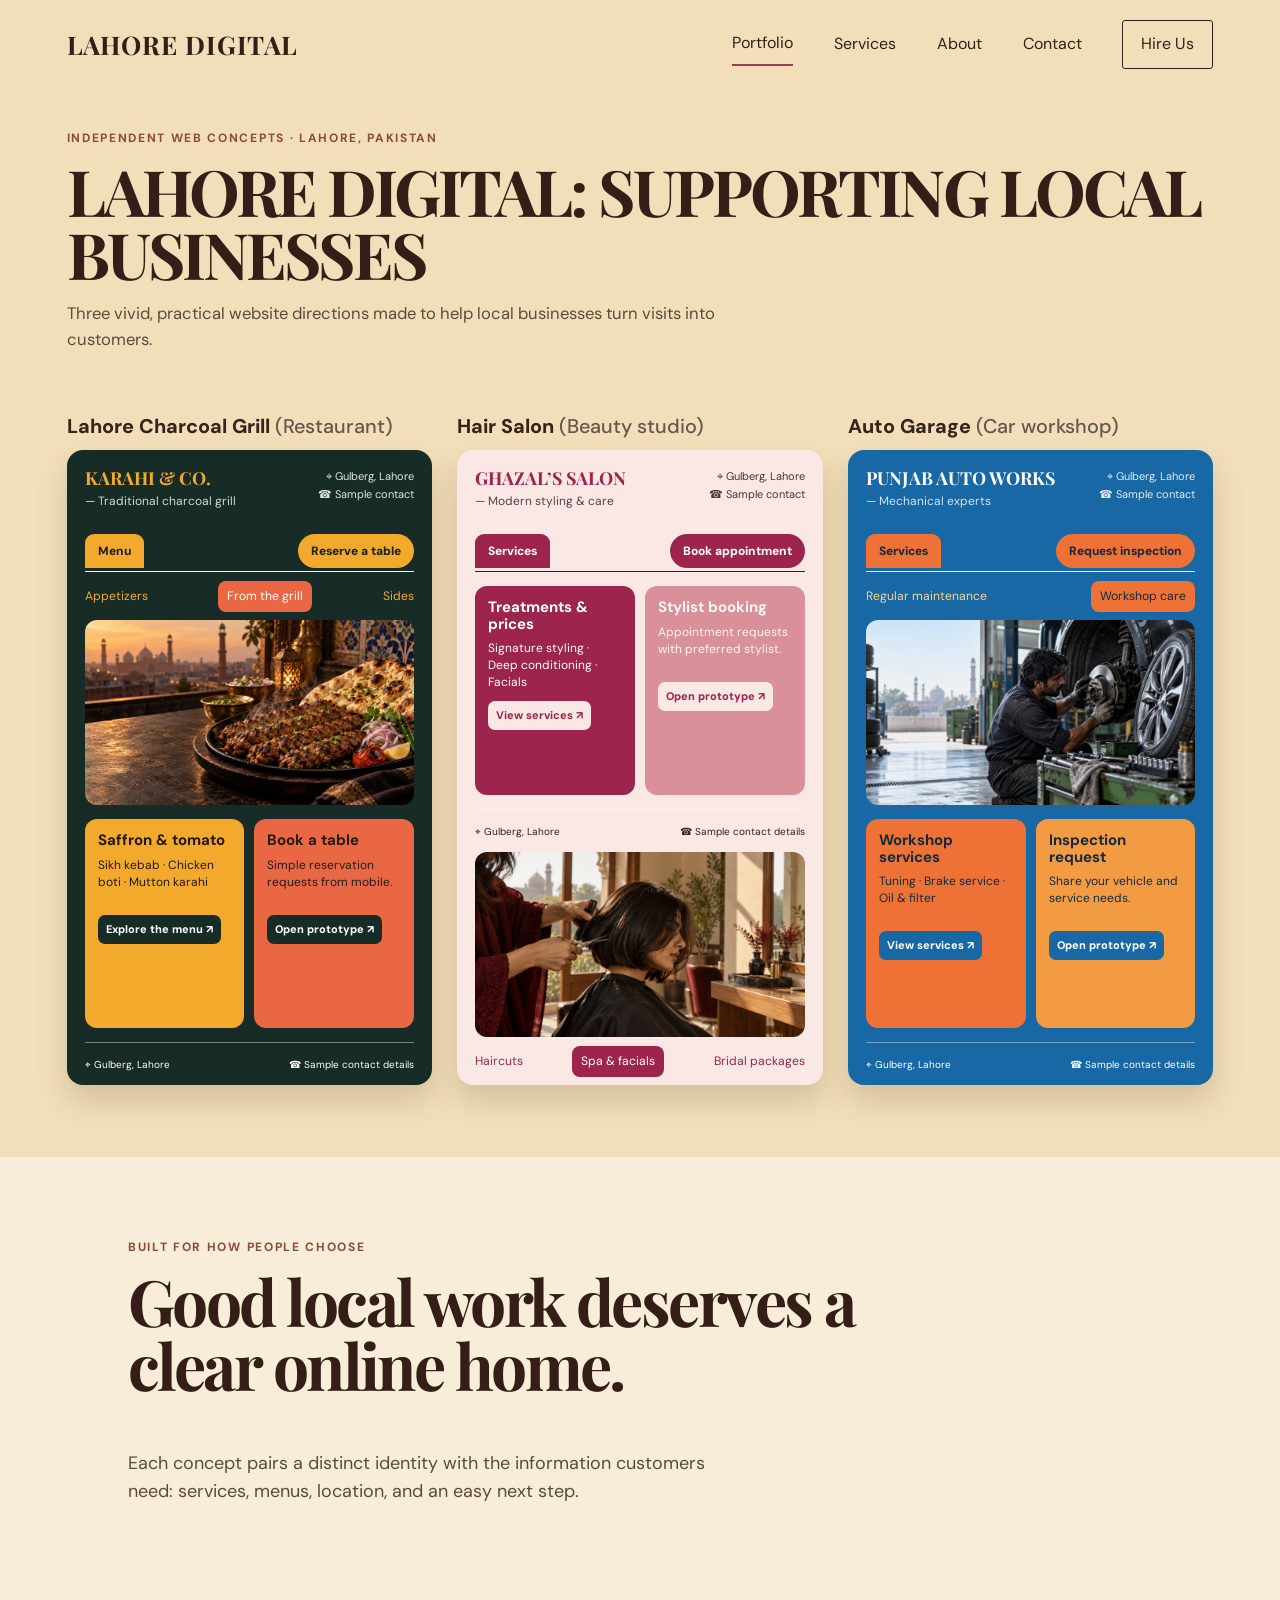
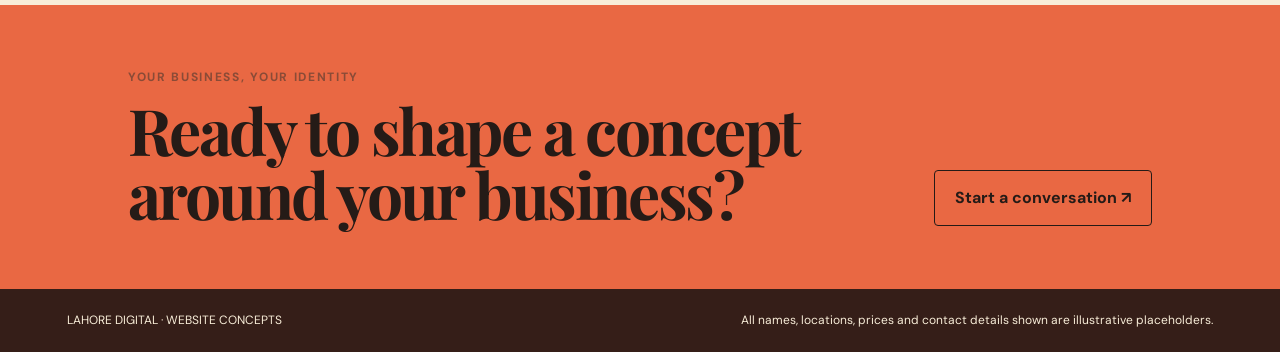
==== index.html @ bb774060 "Add Lahore business website prototypes" ====
<!doctype html>
<html lang="en">
<head>
  <meta charset="utf-8">
  <meta name="viewport" content="width=device-width, initial-scale=1">
  <meta name="description" content="Website concepts designed for local businesses in Lahore.">
  <title>Lahore Digital — Local business website concepts</title>
  <link rel="preconnect" href="https://fonts.googleapis.com">
  <link rel="preconnect" href="https://fonts.gstatic.com" crossorigin>
  <link href="https://fonts.googleapis.com/css2?family=DM+Sans:wght@400;500;600;700&family=Schibsted+Grotesk:wght@400;600;700;800&family=Albert+Sans:wght@400;500;600;700;800&family=Public+Sans:wght@400;500;600;700&family=Playfair+Display:wght@600;700;800&display=swap" rel="stylesheet">
  <link rel="stylesheet" href="styles.css">
</head>
<body class="portfolio-page reference-portfolio">
  <header class="ref-nav">
    <a class="ref-wordmark" href="index.html">LAHORE DIGITAL</a>
    <nav aria-label="Main navigation">
      <a href="#portfolio" aria-current="page">Portfolio</a>
      <a href="#services">Services</a>
      <a href="#about">About</a>
      <a href="#contact">Contact</a>
      <a class="ref-hire" href="mailto:hello@example.com">Hire us</a>
    </nav>
  </header>
  <main id="portfolio">
    <section class="ref-intro">
      <p class="ref-eyebrow">Independent web concepts · Lahore, Pakistan</p>
      <h1>Lahore Digital: Supporting local businesses</h1>
      <p class="ref-subtitle">Three vivid, practical website directions made to help local businesses turn visits into customers.</p>
    </section>
    <section class="ref-showcase" aria-label="Website design concepts">
      <article class="ref-project ref-restaurant" id="restaurant-concept">
        <h2><strong>Lahore Charcoal Grill</strong> <span>(Restaurant)</span></h2>
        <div class="ref-preview">
          <div class="ref-preview-head"><div><b>KARAHI &amp; CO.</b><small>— Traditional charcoal grill</small></div><div class="ref-contact">⌖ Gulberg, Lahore<br>☎ Sample contact</div></div>
          <div class="ref-preview-actions"><a href="restaurant.html#menu">Menu</a><a href="restaurant.html#book">Reserve a table</a></div>
          <div class="ref-tags"><span>Appetizers</span><span class="selected">From the grill</span><span>Sides</span></div>
          <a class="ref-photo ref-food" href="restaurant.html" aria-label="Open the restaurant website prototype"><img src="assets/restaurant-demo.png" alt="Grilled food served at a Lahore restaurant"></a>
          <div class="ref-preview-bottom"><div><h3>Saffron &amp; tomato</h3><p>Sikh kebab · Chicken boti · Mutton karahi</p><a href="restaurant.html#menu">Explore the menu ↗</a></div><div><h3>Book a table</h3><p>Simple reservation requests from mobile.</p><a href="restaurant.html#book">Open prototype ↗</a></div></div>
          <div class="ref-card-foot"><span>⌖ Gulberg, Lahore</span><span>☎ Sample contact details</span></div>
        </div>
      </article>
      <article class="ref-project ref-salon" id="salon-concept">
        <h2><strong>Hair Salon</strong> <span>(Beauty studio)</span></h2>
        <div class="ref-preview">
          <div class="ref-preview-head"><div><b>GHAZAL’S SALON</b><small>— Modern styling &amp; care</small></div><div class="ref-contact">⌖ Gulberg, Lahore<br>☎ Sample contact</div></div>
          <div class="ref-preview-actions"><a href="salon.html#services">Services</a><a href="salon.html#book">Book appointment</a></div>
          <a class="ref-photo ref-salon-photo" href="salon.html" aria-label="Open the salon website prototype"><img src="assets/salon-demo.png" alt="Hair stylist working in a bright beauty studio"></a>
          <div class="ref-tags"><span>Haircuts</span><span class="selected">Spa &amp; facials</span><span>Bridal packages</span></div>
          <div class="ref-preview-bottom"><div><h3>Treatments &amp; prices</h3><p>Signature styling · Deep conditioning · Facials</p><a href="salon.html#services">View services ↗</a></div><div><h3>Stylist booking</h3><p>Appointment requests with preferred stylist.</p><a href="salon.html#book">Open prototype ↗</a></div></div>
          <div class="ref-card-foot"><span>⌖ Gulberg, Lahore</span><span>☎ Sample contact details</span></div>
        </div>
      </article>
      <article class="ref-project ref-garage" id="garage-concept">
        <h2><strong>Auto Garage</strong> <span>(Car workshop)</span></h2>
        <div class="ref-preview">
          <div class="ref-preview-head"><div><b>PUNJAB AUTO WORKS</b><small>— Mechanical experts</small></div><div class="ref-contact">⌖ Gulberg, Lahore<br>☎ Sample contact</div></div>
          <div class="ref-preview-actions"><a href="garage.html#services">Services</a><a href="garage.html#book">Request inspection</a></div>
          <div class="ref-tags"><span>Regular maintenance</span><span class="selected">Workshop care</span></div>
          <a class="ref-photo ref-garage-photo" href="garage.html" aria-label="Open the garage website prototype"><img src="assets/garage-demo.png" alt="Mechanic inspecting a vehicle in a workshop"></a>
          <div class="ref-preview-bottom"><div><h3>Workshop services</h3><p>Tuning · Brake service · Oil &amp; filter</p><a href="garage.html#services">View services ↗</a></div><div><h3>Inspection request</h3><p>Share your vehicle and service needs.</p><a href="garage.html#book">Open prototype ↗</a></div></div>
          <div class="ref-card-foot"><span>⌖ Gulberg, Lahore</span><span>☎ Sample contact details</span></div>
        </div>
      </article>
    </section>
    <section class="ref-about" id="services"><p class="ref-eyebrow">Built for how people choose</p><h2>Good local work deserves a clear online home.</h2><p>Each concept pairs a distinct identity with the information customers need: services, menus, location, and an easy next step.</p></section>
    <section class="ref-contact-strip" id="about"><div><p class="ref-eyebrow">Your business, your identity</p><h2>Ready to shape a concept around your business?</h2></div><a href="mailto:hello@example.com" id="contact">Start a conversation ↗</a></section>
  </main>
  <footer class="ref-footer"><span>LAHORE DIGITAL · WEBSITE CONCEPTS</span><span>All names, locations, prices and contact details shown are illustrative placeholders.</span></footer>
</body>
</html>
---- styles.css ----
:root {
  color-scheme: light;
  --portfolio-ink: #171b17;
  --portfolio-ground: #e5e7e2;
  --display: "Schibsted Grotesk", "DM Sans", sans-serif;
  --body: "DM Sans", sans-serif;
}

* { box-sizing: border-box; }
html { scroll-behavior: smooth; }
body { margin: 0; font-family: var(--body); font-size: 16px; line-height: 1.55; }
img { display: block; width: 100%; height: 100%; object-fit: cover; }
a { color: inherit; }
button, input, select, textarea { font: inherit; }
button, a { -webkit-tap-highlight-color: transparent; }
a:focus-visible, button:focus-visible, input:focus-visible, select:focus-visible, textarea:focus-visible { outline: 3px solid currentColor; outline-offset: 4px; }
h1, h2, h3, p, figure { margin-top: 0; }
h1, h2, h3 { line-height: .98; }
::selection { background: #bfb21a; color: #181715; }

/* Portfolio */
.portfolio-page { background: var(--portfolio-ground); color: var(--portfolio-ink); }
.portfolio-nav, .portfolio-footer { display: flex; justify-content: space-between; align-items: center; padding: 24px 5vw; font-size: 14px; }
.portfolio-nav { font-weight: 600; }
.portfolio-nav span, .portfolio-footer span:last-child { color: #5a6259; }
.wordmark { text-decoration: none; }
.portfolio-intro { min-height: 52vh; padding: 8vh 10vw 7vh 15vw; display: grid; grid-template-columns: minmax(0, 1.2fr) minmax(240px, .55fr); align-items: end; gap: 7vw; }
.portfolio-copy h1 { font: 800 clamp(3.5rem, 7.3vw, 7.2rem)/.92 var(--display); letter-spacing: -.055em; margin-bottom: 24px; }
.portfolio-copy > p { max-width: 470px; font-size: clamp(18px, 1.45vw, 22px); }
.portfolio-note { max-width: 290px; color: #4a5249; margin-bottom: 8px; }
.demo-list { padding: 0 8vw 6vw; }
.demo-row { display: grid; grid-template-columns: 48px minmax(180px, .9fr) minmax(260px, .85fr) minmax(150px, .5fr); align-items: center; gap: 26px; padding: 26px 0; text-decoration: none; color: var(--portfolio-ink); transition: padding .25s ease, background-color .25s ease; }
.demo-row:hover { padding-left: 18px; padding-right: 18px; }
.demo-row img { height: clamp(140px, 18vw, 230px); }
.demo-number { font-size: 15px; color: #596157; }
.demo-title h2 { font: 700 clamp(26px, 3vw, 42px)/1 var(--display); letter-spacing: -.04em; margin-bottom: 12px; }
.demo-title p { margin: 0; color: #596157; }
.demo-open { justify-self: end; font-weight: 600; }
.demo-open span { display: inline-block; margin-left: 6px; transition: transform .2s ease; }
.demo-row:hover .demo-open span { transform: translate(3px, -3px); }
.portfolio-footer { border-top: 14px solid #aeb6a9; padding-top: 28px; padding-bottom: 38px; }

/* Shared demo shell */
.site-nav { min-height: 78px; padding: 16px 5vw; display: flex; align-items: center; justify-content: space-between; gap: 24px; position: relative; z-index: 2; }
.site-brand { text-decoration: none; font-weight: 700; font-size: 14px; }
.site-nav nav { display: flex; gap: clamp(18px, 3vw, 42px); }
.site-nav nav a, .nav-action { text-decoration: none; font-size: 14px; font-weight: 600; }
.site-nav a { transition: opacity .2s ease; }
.site-nav a:hover { opacity: .68; }
.nav-action { padding: 12px 18px; }
.site-footer { padding: 48px 7vw; display: flex; justify-content: space-between; align-items: end; gap: 32px; font-size: 14px; }
.site-footer p { margin-bottom: 7px; }
.site-footer a:not(.footer-brand) { text-underline-offset: 4px; }
.footer-brand { display: inline-block; margin-bottom: 14px; font: 700 clamp(27px, 3vw, 40px)/1 var(--display); text-decoration: none; letter-spacing: -.04em; }
.section-pad { padding: clamp(74px, 11vw, 150px) 10vw; }
.text-link { display: inline-flex; gap: 12px; align-items: center; font-weight: 700; text-decoration-thickness: 2px; text-underline-offset: 5px; }
.prototype-form { display: grid; gap: 18px; align-content: start; }
.prototype-form label { display: grid; gap: 7px; font-size: 14px; font-weight: 600; }
.prototype-form input, .prototype-form select, .prototype-form textarea { width: 100%; min-height: 54px; padding: 13px 15px; border: 0; border-radius: 0; resize: vertical; }
.prototype-form button { min-height: 56px; border: 0; cursor: pointer; font-weight: 700; transition: transform .2s ease, filter .2s ease; }
.prototype-form button:hover { transform: translateY(-2px); filter: brightness(1.08); }
.can-reveal { opacity: 0; transform: translateY(20px); transition: opacity .65s ease, transform .65s ease; }
.can-reveal.is-visible { opacity: 1; transform: translateY(0); }

/* Restaurant: paper menu, charcoal and brass */
.restaurant-page { --r-bg: #e8e8e3; --r-sheet: #dcdcd6; --r-ink: #181715; --r-muted: #63625c; --r-accent: #bfb21a; background: var(--r-bg); color: var(--r-ink); font-family: "Schibsted Grotesk", sans-serif; }
.restaurant-nav { background: var(--r-ink); color: var(--r-bg); }
.restaurant-nav .nav-action { background: var(--r-accent); color: var(--r-ink); }
.restaurant-hero { min-height: min(820px, calc(100svh - 78px)); padding: 6vh 7vw 7vh 10vw; background: var(--r-ink); color: var(--r-bg); display: grid; grid-template-columns: 1.1fr .85fr; align-items: center; position: relative; gap: 0; }
.restaurant-photo { height: min(68vh, 610px); overflow: hidden; }
.restaurant-photo img { transition: transform 7s ease; }
.restaurant-hero:hover .restaurant-photo img { transform: scale(1.035); }
.menu-sheet { background: var(--r-sheet); color: var(--r-ink); min-height: 520px; padding: clamp(34px, 5.5vw, 78px); margin-left: -42px; position: relative; display: flex; flex-direction: column; justify-content: center; }
.sheet-place, .sheet-bottom, .hero-caption { font-size: 13px; }
.sheet-place { color: var(--r-muted); margin-bottom: 34px; }
.menu-sheet h1 { font: 800 clamp(56px, 7.1vw, 106px)/.86 "Schibsted Grotesk", sans-serif; letter-spacing: -.07em; margin-bottom: 28px; }
.sheet-intro { max-width: 320px; font-size: 19px; }
.sheet-bottom { display: flex; justify-content: space-between; align-items: end; gap: 14px; margin-top: 50px; }
.sheet-bottom a { color: var(--r-ink); font-weight: 700; text-underline-offset: 4px; }
.hero-caption { position: absolute; bottom: 18px; right: 7vw; color: #b5b5ae; }
.restaurant-menu { display: grid; grid-template-columns: .72fr 1.3fr; gap: 7vw; }
.section-heading > p, .story-copy > p:first-child, .booking-intro > p:first-child { color: var(--r-muted); font-size: 14px; margin-bottom: 18px; }
.section-heading h2, .story-copy h2, .booking-intro h2 { font: 700 clamp(42px, 5.4vw, 72px)/.96 "Schibsted Grotesk", sans-serif; letter-spacing: -.055em; }
.menu-content { min-width: 0; }
.menu-tabs { display: flex; flex-wrap: wrap; gap: 10px; margin-bottom: 30px; }
.menu-tab { border: 0; cursor: pointer; padding: 12px 16px; background: #d9dad3; color: var(--r-ink); }
.menu-tab.is-active { background: var(--r-accent); }
.menu-tab:hover { filter: brightness(.95); }
.menu-results { display: grid; grid-template-columns: 1fr .8fr; gap: 28px; align-items: start; }
.menu-items article { display: flex; justify-content: space-between; gap: 18px; padding: 19px 0; background: transparent; border-bottom: 3px dotted #8a8981; }
.menu-items h3 { font: 600 21px/1.1 "Schibsted Grotesk", sans-serif; margin-bottom: 8px; }
.menu-items p { margin: 0; color: var(--r-muted); font-size: 14px; }
.menu-items strong { white-space: nowrap; font-size: 14px; }
.menu-photo { height: 400px; }
.restaurant-story { padding: 10vw; background: var(--r-ink); color: var(--r-bg); display: grid; grid-template-columns: 1.08fr .92fr; align-items: center; gap: 7vw; }
.restaurant-story img { height: 590px; }
.story-copy > p:first-child { color: var(--r-accent); }
.story-copy > p:not(:first-child) { max-width: 410px; color: #cecec7; font-size: 18px; }
.story-copy .text-link { color: var(--r-bg); margin-top: 18px; }
.restaurant-book { display: grid; grid-template-columns: .9fr 1.1fr; gap: 8vw; }
.booking-intro > p:last-child { max-width: 390px; color: var(--r-muted); }
.restaurant-page .prototype-form input, .restaurant-page .prototype-form select { background: #d7d8d1; color: var(--r-ink); }
.restaurant-button { background: var(--r-accent); color: var(--r-ink); }
.restaurant-footer { background: #181715; color: #e8e8e3; }
.restaurant-footer p, .restaurant-footer a:not(.footer-brand) { color: #c5c5bd; }

/* Salon: oxblood, open grey ground and the shears */
.salon-page { --s-bg: #d9d7d2; --s-surface: #c8c6c0; --s-ink: #242321; --s-muted: #585652; --s-accent: #781e35; background: var(--s-bg); color: var(--s-ink); font-family: "Albert Sans", sans-serif; }
.salon-nav { background: var(--s-bg); }
.salon-nav .nav-action { background: var(--s-accent); color: #fff; }
.salon-hero { min-height: 700px; padding: 5vh 8vw 8vh 12vw; display: grid; grid-template-columns: .78fr 1.22fr; align-items: center; gap: 5vw; position: relative; overflow: hidden; }
.salon-hero-copy { position: relative; z-index: 1; }
.salon-location, .salon-heading > p, .studio-copy > p:first-child, .salon-book > div > p:first-child { color: var(--s-accent); font-size: 14px; font-weight: 700; margin-bottom: 20px; }
.salon-hero h1 { font: 800 clamp(58px, 8vw, 112px)/.86 "Albert Sans", sans-serif; letter-spacing: -.075em; margin-bottom: 28px; }
.salon-hero-copy > p:not(.salon-location) { max-width: 330px; font-size: 19px; color: var(--s-muted); margin-bottom: 30px; }
.salon-button { display: inline-flex; align-items: center; justify-content: center; min-height: 52px; padding: 0 23px; background: var(--s-accent); color: white; text-decoration: none; font-weight: 700; border: 0; cursor: pointer; }
.salon-button:hover { filter: brightness(1.12); }
.salon-hero-image { height: 590px; position: relative; margin: 0; }
.salon-hero-image img { clip-path: circle(71% at 58% 50%); }
.salon-hero-image figcaption { position: absolute; left: 0; bottom: -28px; font-size: 13px; color: var(--s-muted); }
.scissor-mark { position: absolute; width: 150px; height: 150px; right: 5vw; top: 9%; opacity: .85; transform: rotate(-28deg); }
.scissor-mark span { position: absolute; width: 52px; height: 52px; border: 6px solid var(--s-accent); border-radius: 50%; left: 6px; bottom: 10px; }
.scissor-mark span:nth-child(2) { left: 63px; bottom: 10px; }
.scissor-mark i, .scissor-mark b { position: absolute; display: block; width: 105px; height: 6px; background: var(--s-accent); transform-origin: 10px 50%; left: 30px; top: 71px; }
.scissor-mark i { transform: rotate(-30deg); }
.scissor-mark b { transform: rotate(30deg); }
.salon-services { display: grid; grid-template-columns: .8fr 1.2fr; gap: 8vw; background: var(--s-ink); color: var(--s-bg); }
.salon-heading h2, .studio-copy h2, .salon-book h2 { font: 700 clamp(42px, 5.6vw, 74px)/.95 "Albert Sans", sans-serif; letter-spacing: -.055em; }
.salon-heading > p { color: #c57d8e; }
.service-list article { display: flex; justify-content: space-between; gap: 25px; align-items: start; padding: 20px 0 23px; margin-bottom: 12px; background: #302c2c; padding-left: 20px; padding-right: 20px; }
.service-list h3 { font: 700 22px/1.1 "Albert Sans", sans-serif; margin-bottom: 9px; }
.service-list p { max-width: 410px; color: #c5c0bd; margin: 0; }
.service-list span { color: #e7c6cc; white-space: nowrap; font-size: 14px; }
.salon-studio { display: grid; grid-template-columns: 1fr .85fr; align-items: center; gap: 9vw; padding: 10vw 12vw; }
.studio-image { height: 510px; overflow: hidden; }
.studio-image img { clip-path: circle(74% at 50% 50%); }
.studio-copy h2 { margin-bottom: 25px; }
.studio-copy > p:not(:first-child) { color: var(--s-muted); max-width: 450px; font-size: 18px; }
.studio-address { margin-top: 35px; color: var(--s-accent) !important; font-size: 15px !important; font-weight: 700; }
.salon-book { display: grid; grid-template-columns: .8fr 1fr; gap: 9vw; background: var(--s-surface); }
.salon-book > div > p:not(:first-child) { color: var(--s-muted); max-width: 360px; }
.salon-page .prototype-form input, .salon-page .prototype-form select { background: #eeece7; color: var(--s-ink); }
.salon-page .prototype-form button { background: var(--s-accent); color: white; }
.salon-footer { background: var(--s-accent); color: white; }
.salon-footer div:last-child { text-align: right; }
.salon-footer p, .salon-footer a:not(.footer-brand) { color: #f0dce0; }

/* Garage: wheel geometry, olive paint and clean workshop surfaces */
.garage-page { --g-bg: #e2e3dc; --g-surface: #d2d5c9; --g-ink: #20231c; --g-muted: #55594d; --g-accent: #59613f; background: var(--g-bg); color: var(--g-ink); font-family: "Public Sans", sans-serif; }
.garage-nav { background: var(--g-ink); color: var(--g-bg); }
.garage-nav .nav-action { background: var(--g-accent); color: white; }
.garage-hero { min-height: 700px; display: grid; grid-template-columns: .8fr 1.2fr; align-items: center; gap: 5vw; padding: 6vh 8vw 8vh 11vw; position: relative; overflow: hidden; }
.garage-hero-copy { position: relative; z-index: 1; }
.garage-location, .garage-heading > p, .process-copy > p:first-child, .garage-book > div > p:first-child { color: var(--g-accent); font-size: 14px; font-weight: 700; margin-bottom: 20px; }
.garage-hero h1 { font: 700 clamp(58px, 7vw, 100px)/.9 "Public Sans", sans-serif; letter-spacing: -.07em; margin-bottom: 26px; }
.garage-hero-copy > p:not(.garage-location) { max-width: 350px; font-size: 18px; color: var(--g-muted); margin-bottom: 30px; }
.garage-button { display: inline-flex; align-items: center; justify-content: center; min-height: 54px; padding: 0 22px; border: 0; background: var(--g-accent); color: white; font-weight: 700; text-decoration: none; cursor: pointer; }
.garage-button:hover { filter: brightness(1.15); }
.garage-hero-image { height: 590px; margin: 0; position: relative; z-index: 0; }
.garage-hero-image img { clip-path: circle(74% at 55% 50%); }
.garage-hero-image figcaption { position: absolute; right: 2%; bottom: -28px; font-size: 13px; color: var(--g-muted); }
.wheel-motif { position: absolute; width: 225px; height: 225px; border: 18px solid var(--g-accent); border-radius: 50%; top: 8%; right: 2.5vw; opacity: .75; }
.wheel-motif::before, .wheel-motif::after { content: ""; position: absolute; background: var(--g-accent); }
.wheel-motif::before { width: 13px; height: 100%; top: 0; left: calc(50% - 6.5px); }
.wheel-motif::after { height: 13px; width: 100%; left: 0; top: calc(50% - 6.5px); }
.wheel-motif span { position: absolute; inset: 32%; border: 12px solid var(--g-accent); border-radius: 50%; z-index: 1; background: var(--g-bg); }
.garage-services { display: grid; grid-template-columns: .8fr 1.2fr; gap: 8vw; background: var(--g-ink); color: var(--g-bg); }
.garage-heading h2, .process-copy h2, .garage-book h2 { font: 700 clamp(42px, 5.4vw, 72px)/.96 "Public Sans", sans-serif; letter-spacing: -.06em; }
.garage-heading > p, .process-copy > p:first-child { color: #aab28c; }
.garage-list article { display: flex; justify-content: space-between; align-items: start; gap: 25px; padding: 20px 0; margin-bottom: 12px; background: #2d3125; padding-left: 20px; padding-right: 20px; }
.garage-list h3 { font: 600 21px/1.15 "Public Sans", sans-serif; margin-bottom: 9px; }
.garage-list p { max-width: 430px; color: #c1c4b9; margin: 0; }
.garage-list span { white-space: nowrap; font-size: 14px; color: #ccd1b7; }
.garage-process { display: grid; grid-template-columns: .95fr 1.05fr; align-items: center; gap: 9vw; padding: 10vw 12vw; }
.process-copy ol { list-style: none; padding: 0; margin: 35px 0 0; display: grid; gap: 20px; counter-reset: process; }
.process-copy li { display: grid; grid-template-columns: 44px 1fr; align-items: start; gap: 15px; font-size: 18px; counter-increment: process; }
.process-copy li::before { content: counter(process, upper-alpha); display: grid; place-items: center; width: 38px; height: 38px; background: var(--g-accent); color: white; font-weight: 700; }
.garage-process img { height: 510px; clip-path: circle(70% at 50% 50%); }
.garage-book { display: grid; grid-template-columns: .85fr 1fr; gap: 9vw; background: var(--g-surface); }
.garage-book > div > p:not(:first-child) { max-width: 390px; color: var(--g-muted); }
.garage-page .prototype-form input, .garage-page .prototype-form select, .garage-page .prototype-form textarea { background: #f1f2ed; color: var(--g-ink); }
.garage-page .prototype-form button { background: var(--g-accent); color: white; }
.garage-footer { background: var(--g-accent); color: white; }
.garage-footer div:last-child { text-align: right; }
.garage-footer p, .garage-footer a:not(.footer-brand) { color: #e0e4d7; }

@media (max-width: 800px) {
  .portfolio-intro { min-height: auto; padding: 12vw 8vw 9vw; grid-template-columns: 1fr; gap: 18px; }
  .portfolio-copy h1 { font-size: clamp(45px, 11vw, 80px); }
  .portfolio-note { max-width: 520px; }
  .demo-list { padding: 0 8vw 10vw; }
  .demo-row { grid-template-columns: 28px 1fr 35%; gap: 14px; padding: 20px 0; }
  .demo-row img { height: 150px; grid-column: 3; grid-row: 1 / span 2; }
  .demo-title { grid-column: 2; }
  .demo-open { grid-column: 2; justify-self: start; font-size: 14px; }
  .portfolio-footer { align-items: start; gap: 16px; flex-direction: column; }
  .site-nav { flex-wrap: wrap; padding: 15px 6vw; }
  .site-nav nav { order: 3; width: 100%; justify-content: space-between; gap: 12px; }
  .site-nav nav a, .nav-action { font-size: 13px; }
  .restaurant-hero { min-height: auto; padding: 20px 6vw 55px; grid-template-columns: 1fr; }
  .restaurant-photo { height: 47vh; min-height: 300px; }
  .menu-sheet { min-height: 440px; margin: -35px 5vw 0; padding: 38px 28px; }
  .menu-sheet h1 { font-size: clamp(58px, 14vw, 84px); }
  .sheet-bottom { flex-wrap: wrap; margin-top: 34px; }
  .hero-caption { left: 6vw; right: auto; bottom: 12px; }
  .restaurant-menu, .restaurant-story, .restaurant-book, .salon-services, .salon-studio, .salon-book, .garage-services, .garage-process, .garage-book { grid-template-columns: 1fr; gap: 34px; }
  .section-pad { padding: 75px 7vw; }
  .menu-results { grid-template-columns: 1fr; }
  .menu-photo { height: 300px; }
  .restaurant-story { padding: 12vw 7vw; }
  .restaurant-story img { height: 370px; }
  .salon-hero, .garage-hero { min-height: auto; padding: 45px 7vw 75px; grid-template-columns: 1fr; gap: 36px; }
  .salon-hero h1, .garage-hero h1 { font-size: clamp(58px, 14vw, 95px); }
  .salon-hero-image, .garage-hero-image { height: 440px; margin: 0 0 20px; }
  .scissor-mark { width: 110px; height: 110px; right: 4vw; top: 12%; transform: scale(.7) rotate(-28deg); transform-origin: top right; }
  .salon-studio, .garage-process { padding: 12vw 7vw; }
  .studio-image { height: 360px; }
  .garage-process img { height: 360px; }
  .wheel-motif { width: 140px; height: 140px; border-width: 12px; top: 5%; right: 4vw; }
  .wheel-motif::before { width: 9px; left: calc(50% - 4.5px); }
  .wheel-motif::after { height: 9px; top: calc(50% - 4.5px); }
  .wheel-motif span { border-width: 8px; }
  .site-footer { flex-direction: column; align-items: start; padding: 38px 7vw; }
  .site-footer div:last-child { text-align: left; }
}

@media (max-width: 480px) {
  .portfolio-nav, .portfolio-footer { padding-left: 6vw; padding-right: 6vw; }
  .portfolio-nav { align-items: start; gap: 8px; flex-direction: column; }
  .demo-row { grid-template-columns: 22px minmax(0, 1fr); }
  .demo-row img { grid-column: 2; grid-row: 2; width: 100%; height: 160px; }
  .demo-title { grid-column: 2; }
  .demo-open { grid-column: 2; grid-row: 3; }
  .site-nav .site-brand { max-width: 65%; }
  .nav-action { padding: 10px 12px; }
  .site-nav nav a { font-size: 12px; }
  .menu-sheet { margin-left: 2vw; margin-right: 2vw; }
  .menu-items article { flex-direction: column; gap: 7px; }
  .service-list article, .garage-list article { flex-direction: column; gap: 12px; }
  .salon-hero-image, .garage-hero-image { height: 340px; }
  .scissor-mark { right: 2vw; top: 17%; }
  .wheel-motif { right: 1vw; top: 15%; }
}

@media (prefers-reduced-motion: reduce) {
  *, *::before, *::after { scroll-behavior: auto !important; transition-duration: .01ms !important; animation-duration: .01ms !important; animation-iteration-count: 1 !important; }
  .can-reveal { opacity: 1; transform: none; }
}

/* Color refinement: vivid, print-inspired accents with accessible contrast */
::selection { background: #f2b544; color: #17130e; }
.portfolio-page { --portfolio-ink: #142b35; --portfolio-ground: #f3eee2; }
.portfolio-nav span, .portfolio-footer span:last-child { color: #49616a; }
.demo-row { border-top: 1px solid #d4cbb8; }
.demo-row:hover { background: #e8dfcc; }
.demo-number { color: #c15b3b; font-weight: 700; }
.demo-title p { color: #49616a; }
.portfolio-footer { border-top-color: #df713f; }

/* Restaurant: saffron and tomato against deep evergreen */
.restaurant-page { --r-bg: #fff4dc; --r-sheet: #f4ddb0; --r-ink: #172c27; --r-muted: #53645a; --r-accent: #f3aa2c; }
.restaurant-nav .nav-action { background: #e96843; color: #fffaf0; }
.restaurant-photo { outline: 8px solid #e96843; outline-offset: -8px; }
.menu-tab { background: #ead3a4; }
.menu-tab.is-active { background: #e96843; color: #fffaf0; }
.menu-items article { border-bottom-color: #b9783f; }
.restaurant-story { box-shadow: inset 12px 0 #e96843; }
.restaurant-story .text-link { color: #f3aa2c; }
.restaurant-button { background: #e96843; color: #fffaf0; }
.restaurant-footer { background: #10231f; border-top: 10px solid #f3aa2c; }

/* Salon: vivid berry, warm blush, and soft lilac */
.salon-page { --s-bg: #fae8e5; --s-surface: #efd2d5; --s-ink: #321b2b; --s-muted: #66505d; --s-accent: #b42b58; }
.salon-nav { background: #fae8e5; }
.salon-nav .nav-action, .salon-button { background: #b42b58; }
.salon-hero { background: #f5d1d4; }
.salon-location, .salon-heading > p, .studio-copy > p:first-child, .salon-book > div > p:first-child { color: #9d244d; }
.salon-services { background: #321b2b; }
.service-list article { background: #49283e; border-left: 4px solid #e77a91; }
.service-list span { color: #f4b6c3; }
.salon-studio { background: #fae8e5; }
.studio-address { color: #9d244d !important; }
.salon-book { background: #efd2d5; }
.salon-page .prototype-form input, .salon-page .prototype-form select { background: #fff8f5; }
.salon-footer { background: #9d244d; border-top: 10px solid #e77a91; }

/* Garage: confident cobalt, workshop orange, and clean bone */
.garage-page { --g-bg: #f0f1ec; --g-surface: #dce7eb; --g-ink: #142a3c; --g-muted: #4d6471; --g-accent: #1768a5; }
.garage-nav .nav-action, .garage-button { background: #ee7136; color: #fff; }
.garage-hero { background: #dce7eb; }
.garage-location, .garage-heading > p, .process-copy > p:first-child, .garage-book > div > p:first-child { color: #1768a5; }
.garage-heading > p, .process-copy > p:first-child { color: #77c6d8; }
.garage-services { background: #142a3c; }
.garage-list article { background: #203f55; border-left: 4px solid #ee7136; }
.garage-list span { color: #ffd29b; }
.process-copy li::before { background: #ee7136; color: #142a3c; }
.garage-process { background: #f0f1ec; }
.garage-book { background: #dce7eb; }
.garage-page .prototype-form button { background: #ee7136; color: #142a3c; }
.garage-footer { background: #1768a5; border-top: 10px solid #ee7136; }

/* Reference-led Lahore Digital portfolio gallery */
.reference-portfolio { --ref-paper: #f2dfb9; --ref-ink: #351e18; background: var(--ref-paper); color: var(--ref-ink); font-family: "DM Sans", sans-serif; }
.ref-nav { min-height: 82px; padding: 20px 5.2vw; display: flex; align-items: center; justify-content: space-between; gap: 32px; }
.ref-wordmark { font: 700 clamp(19px, 2vw, 28px)/1 "Playfair Display", Georgia, serif; letter-spacing: .035em; text-decoration: none; white-space: nowrap; }
.ref-nav nav { display: flex; align-items: center; gap: clamp(20px, 3.2vw, 58px); }
.ref-nav nav a { color: var(--ref-ink); font-size: clamp(14px, 1.25vw, 19px); text-decoration: none; text-transform: capitalize; padding: 8px 0; }
.ref-nav nav a[aria-current="page"] { border-bottom: 2px solid #9d3d4b; }
.ref-nav nav .ref-hire { padding: 11px 18px; border: 1px solid var(--ref-ink); border-radius: 3px; }
.ref-intro { padding: 4.5vh 5.2vw 3vh; }
.ref-eyebrow { margin: 0 0 12px; color: #8a4b37; font-weight: 700; font-size: 12px; letter-spacing: .14em; text-transform: uppercase; }
.ref-intro h1 { max-width: 1600px; margin-bottom: 16px; font: 700 clamp(42px, 5vw, 82px)/.98 "Playfair Display", Georgia, serif; letter-spacing: -.045em; text-transform: uppercase; }
.ref-subtitle { max-width: 720px; font-size: clamp(16px, 1.3vw, 20px); color: #60483d; }
.ref-showcase { display: grid; grid-template-columns: repeat(3, minmax(0, 1fr)); gap: 2vw; padding: 2vh 5.2vw 8vh; align-items: start; }
.ref-project h2 { margin: 0 0 12px; font: 500 clamp(17px, 1.55vw, 24px)/1.2 "DM Sans", sans-serif; color: #35241e; }
.ref-project h2 strong { font-weight: 800; }
.ref-project h2 span { color: #65564f; }
.ref-preview { min-height: 635px; overflow: hidden; border-radius: 16px; padding: 18px 18px 0; color: white; box-shadow: 0 16px 30px #51352230; display: flex; flex-direction: column; }
.ref-restaurant .ref-preview { background: #172c27; }
.ref-salon .ref-preview { background: #fae8e5; color: #321b2b; }
.ref-garage .ref-preview { background: #1768a5; }
.ref-preview-head { min-height: 62px; display: flex; justify-content: space-between; gap: 12px; align-items: start; }
.ref-preview-head b { display: block; font: 700 clamp(16px, 1.4vw, 23px)/1.1 "Playfair Display", Georgia, serif; }
.ref-restaurant .ref-preview-head b { color: #f3aa2c; }
.ref-salon .ref-preview-head b { color: #9d244d; }
.ref-garage .ref-preview-head b { color: #fff; }
.ref-preview-head small { display: block; margin-top: 4px; font-size: 12px; opacity: .82; }
.ref-contact { text-align: right; font-size: 11px; line-height: 1.6; white-space: nowrap; opacity: .88; }
.ref-preview-actions { min-height: 42px; display: flex; justify-content: space-between; align-items: center; gap: 12px; border-bottom: 1px solid currentColor; }
.ref-preview-actions a, .ref-preview-bottom a { display: inline-block; padding: 8px 13px; border-radius: 9px 9px 0 0; background: #f3aa2c; color: #1e211c; text-decoration: none; font-size: 12px; font-weight: 800; }
.ref-salon .ref-preview-actions a { background: #9d244d; color: #fff; }
.ref-salon .ref-preview-actions a:last-child { border-radius: 18px; }
.ref-garage .ref-preview-actions a { background: #ee7136; color: #172a3c; }
.ref-preview-actions a:last-child { border-radius: 18px; }
.ref-tags { min-height: 48px; display: flex; align-items: center; justify-content: space-between; gap: 7px; color: #f3aa2c; font-size: clamp(10px, .95vw, 14px); white-space: nowrap; }
.ref-tags span { overflow: hidden; text-overflow: ellipsis; }
.ref-tags .selected { padding: 6px 9px; border-radius: 8px; background: #e96843; color: white; }
.ref-salon .ref-tags { color: #9d244d; }
.ref-salon .ref-tags .selected { background: #9d244d; color: white; }
.ref-garage .ref-tags { color: #ffd08c; }
.ref-garage .ref-tags .selected { background: #ee7136; color: #142a3c; }
.ref-photo { height: 185px; display: block; overflow: hidden; border-radius: 12px; }
.ref-photo img { transition: transform .35s ease; }
.ref-photo:hover img { transform: scale(1.04); }
.ref-salon-photo { order: 3; }
.ref-salon .ref-tags { order: 4; }
.ref-preview-bottom { flex: 1; display: grid; grid-template-columns: 1fr 1fr; gap: 10px; padding: 14px 0; }
.ref-preview-bottom > div { padding: 13px; border-radius: 12px; }
.ref-preview-bottom > div:first-child { background: #f3aa2c; color: #211910; }
.ref-preview-bottom > div:last-child { background: #e96843; color: #251b17; }
.ref-salon .ref-preview-bottom > div:first-child { background: #9d244d; color: white; }
.ref-salon .ref-preview-bottom > div:last-child { background: #d9909b; color: #fff8f5; }
.ref-garage .ref-preview-bottom > div:first-child { background: #ee7136; color: #142a3c; }
.ref-garage .ref-preview-bottom > div:last-child { background: #f39b42; color: #142a3c; }
.ref-preview-bottom h3 { margin-bottom: 8px; font: 700 15px/1.1 "DM Sans", sans-serif; }
.ref-preview-bottom p { min-height: 48px; margin-bottom: 10px; font-size: 12px; line-height: 1.4; }
.ref-preview-bottom a { padding: 6px 8px; border-radius: 7px; background: #172c27; color: white; font-size: 11px; }
.ref-salon .ref-preview-bottom a { background: #fae8e5; color: #9d244d; }
.ref-garage .ref-preview-bottom a { background: #1768a5; color: white; }
.ref-card-foot { min-height: 43px; border-top: 1px solid #ffffff66; display: flex; justify-content: space-between; align-items: center; gap: 8px; font-size: 10px; }
.ref-about { padding: 9vh 10vw; background: #f8edd8; }
.ref-about h2, .ref-contact-strip h2 { max-width: 850px; font: 700 clamp(36px, 5vw, 68px)/1 "Playfair Display", Georgia, serif; letter-spacing: -.04em; }
.ref-about > p:last-child { max-width: 620px; color: #60483d; font-size: 18px; }
.ref-contact-strip { padding: 7vh 10vw; display: flex; justify-content: space-between; align-items: end; gap: 32px; background: #e96843; color: #251b17; }
.ref-contact-strip h2 { max-width: 780px; margin-bottom: 0; }
.ref-contact-strip > a { flex: 0 0 auto; padding: 15px 20px; border: 1px solid #251b17; border-radius: 4px; text-decoration: none; font-weight: 700; }
.ref-footer { display: flex; justify-content: space-between; gap: 20px; padding: 22px 5.2vw; background: #351e18; color: #f8edd8; font-size: 12px; }
@media (max-width: 900px) {
  .ref-nav { align-items: flex-start; flex-direction: column; gap: 12px; }
  .ref-nav nav { width: 100%; justify-content: space-between; gap: 12px; }
  .ref-showcase { grid-template-columns: 1fr; gap: 34px; padding-left: 7vw; padding-right: 7vw; }
  .ref-project h2 { font-size: 22px; }
  .ref-preview { min-height: 0; }
  .ref-photo { height: 260px; }
  .ref-preview-bottom p { min-height: 0; }
  .ref-intro { padding-left: 7vw; padding-right: 7vw; }
}
@media (max-width: 520px) {
  .ref-nav nav { flex-wrap: wrap; justify-content: flex-start; column-gap: 18px; }
  .ref-nav nav a { font-size: 13px; }
  .ref-intro h1 { font-size: 40px; }
  .ref-preview { padding: 14px 12px 0; }
  .ref-contact { font-size: 9px; }
  .ref-preview-head b { font-size: 15px; }
  .ref-tags { font-size: 10px; }
  .ref-photo { height: 190px; }
  .ref-preview-bottom { gap: 7px; }
  .ref-preview-bottom > div { padding: 10px; }
  .ref-preview-bottom h3 { font-size: 13px; }
  .ref-preview-bottom p { font-size: 11px; }
  .ref-contact-strip, .ref-footer { flex-direction: column; align-items: flex-start; }
}
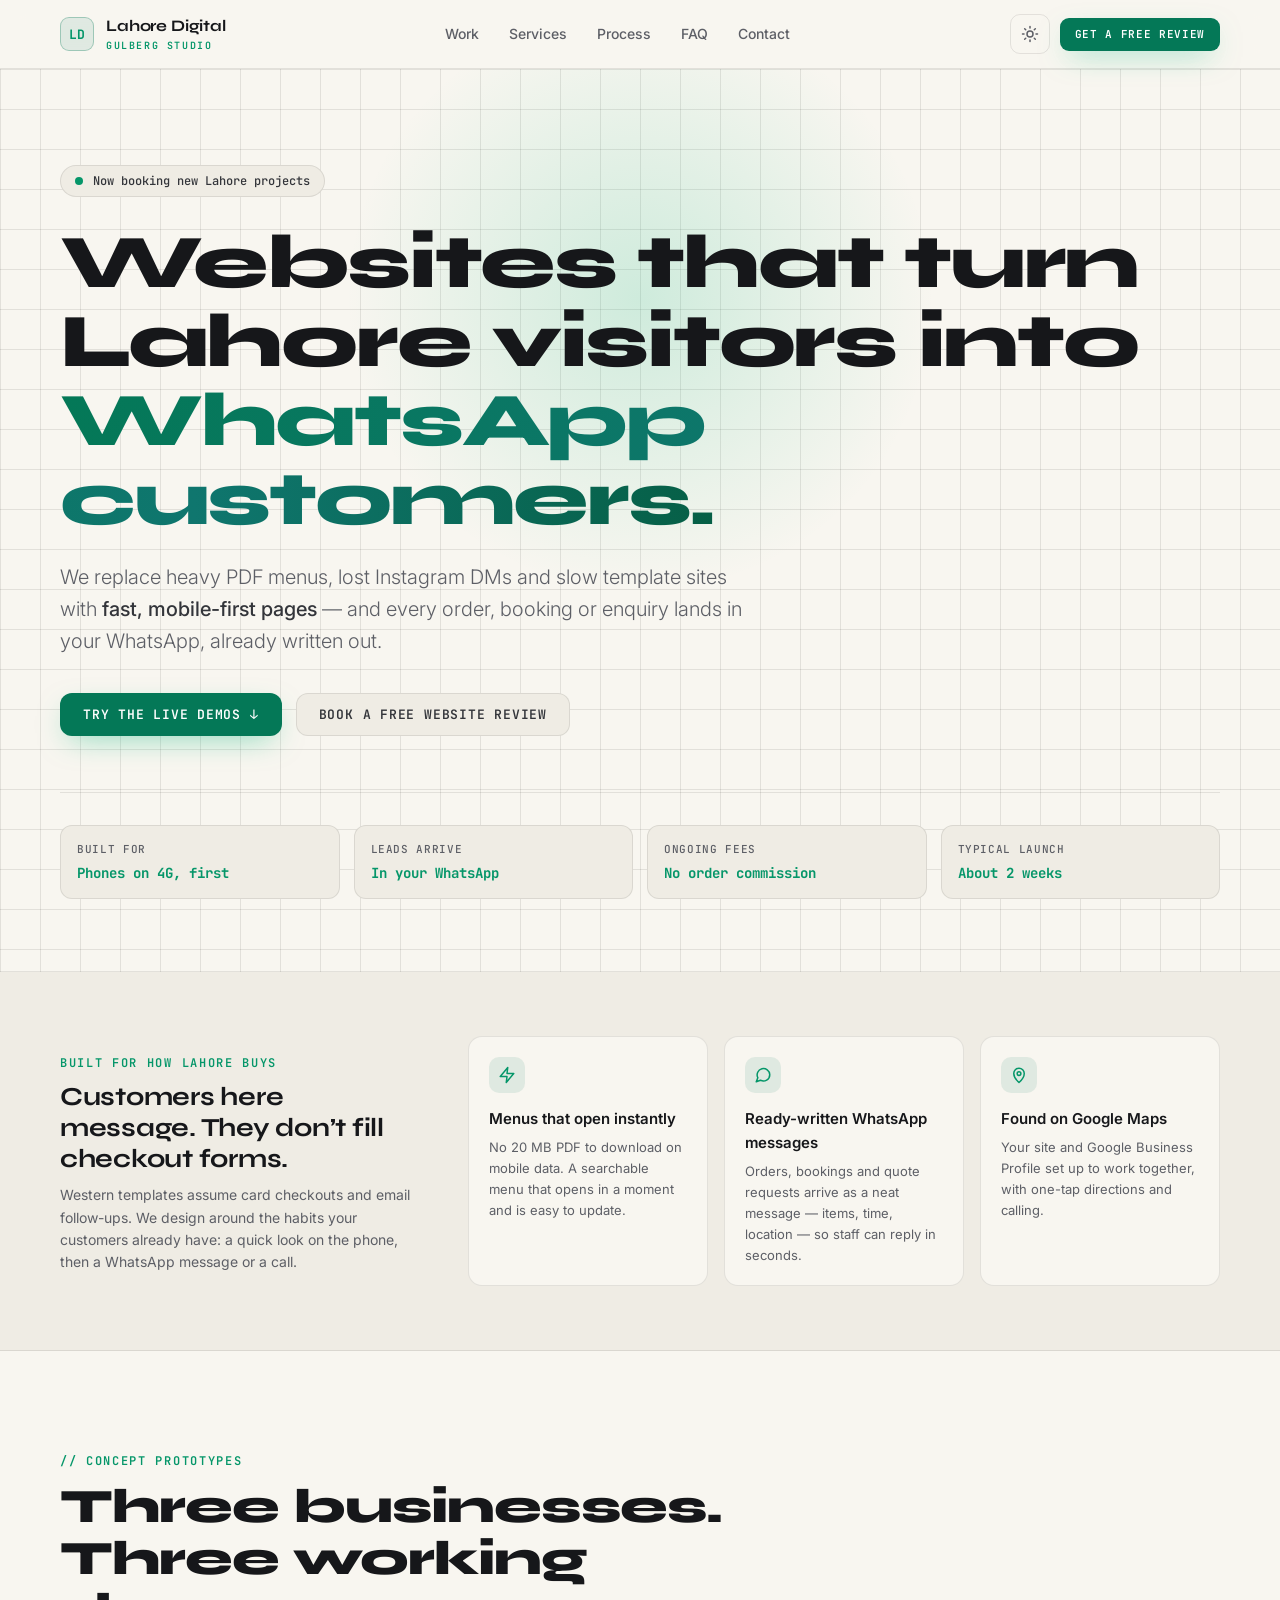
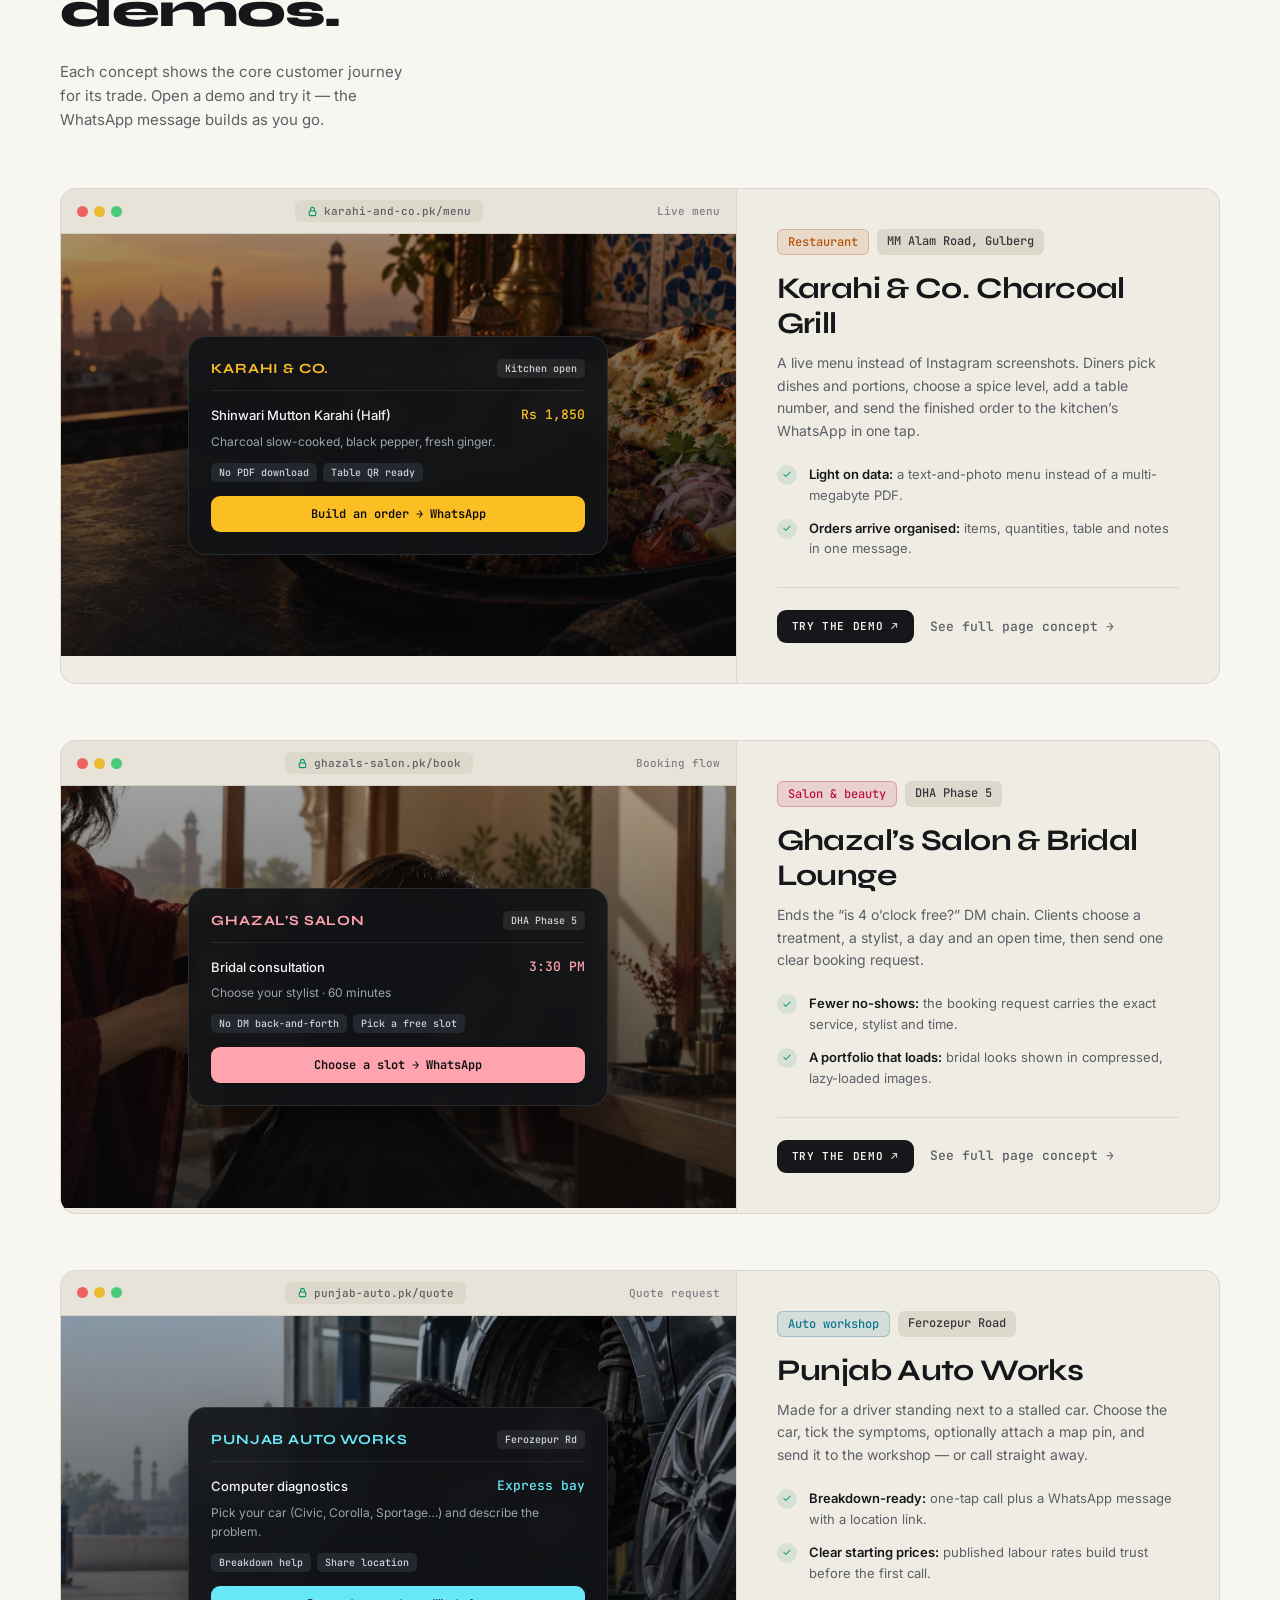
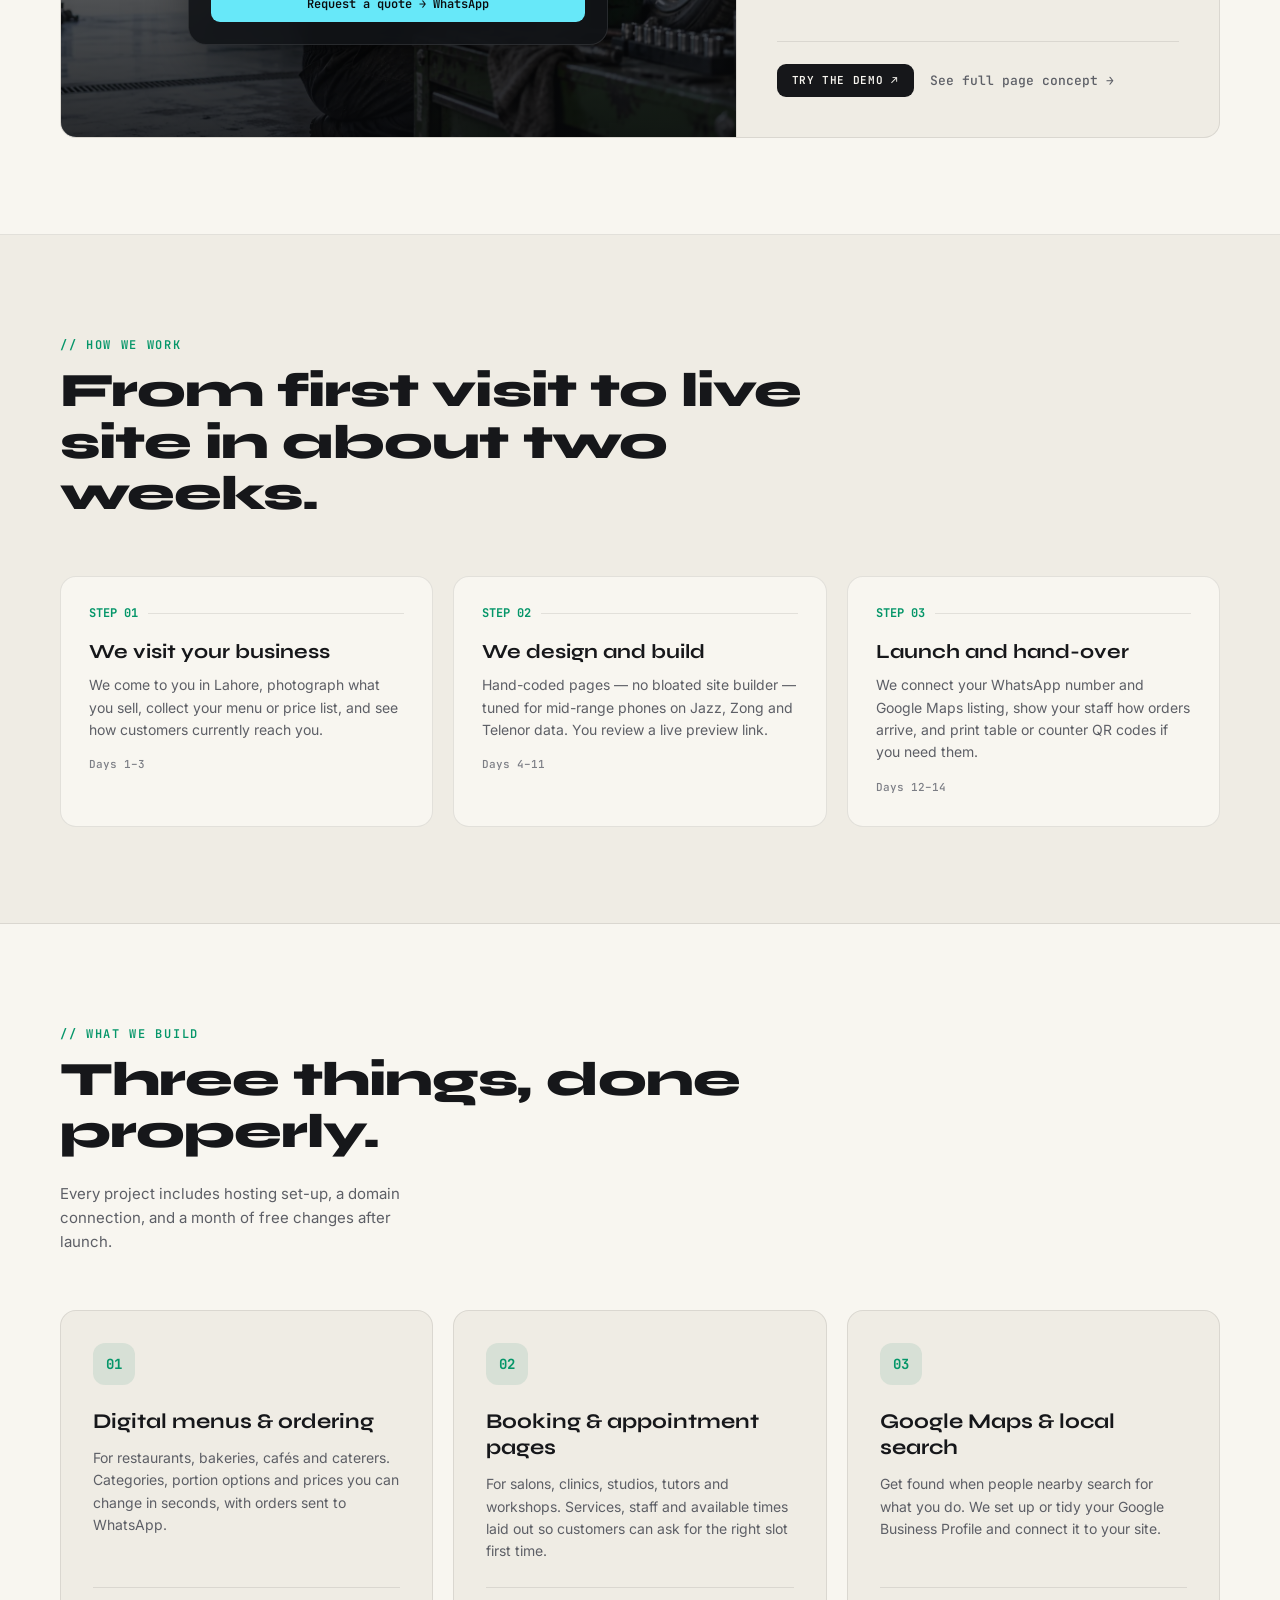
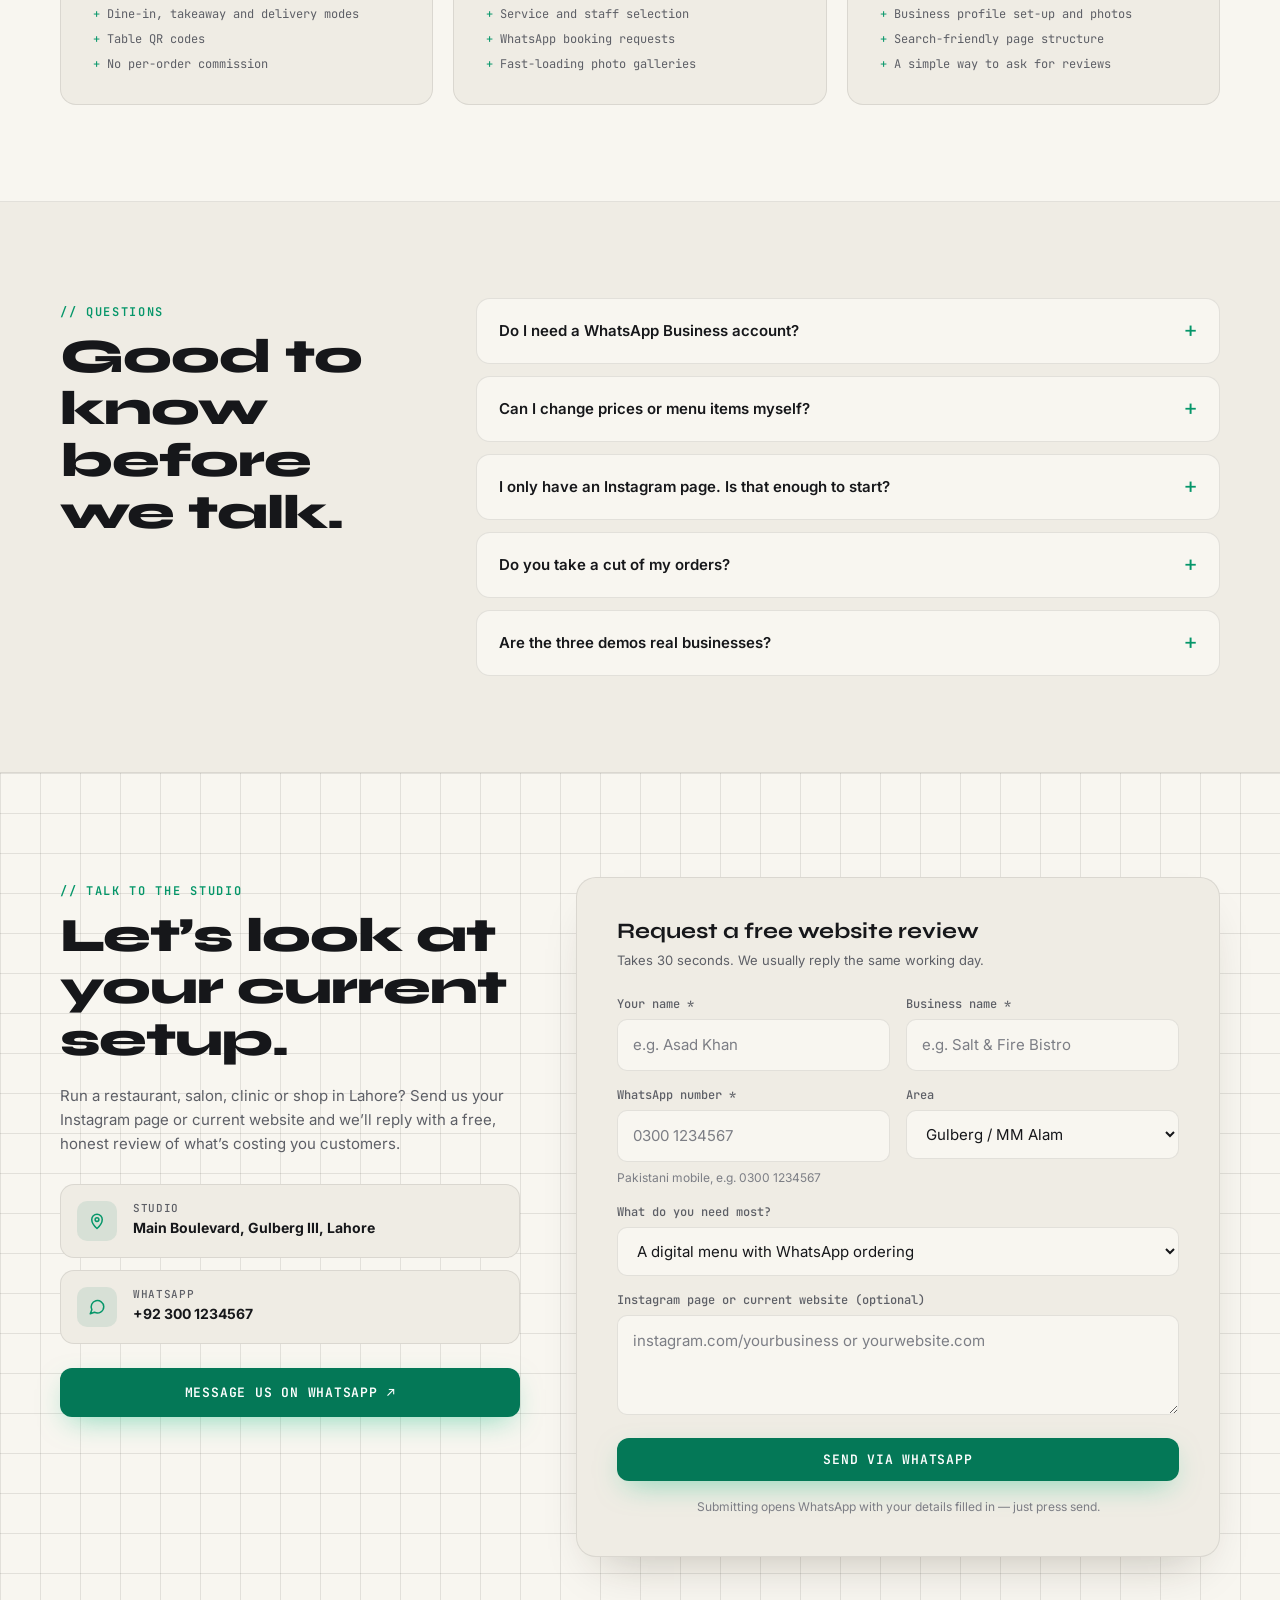
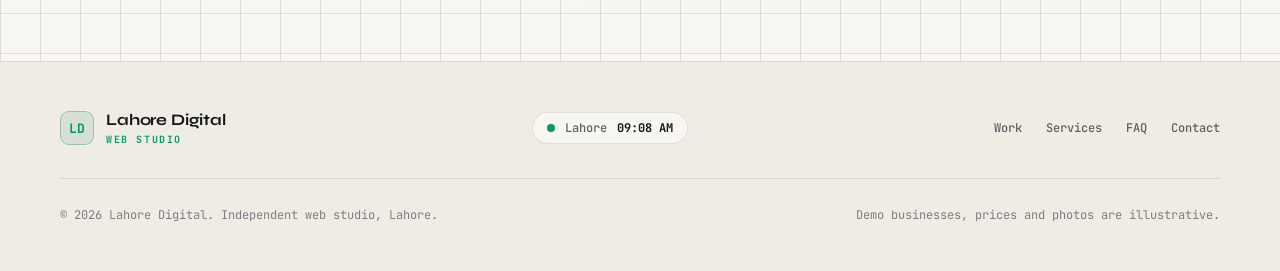
==== commit 610d8143: "Upgrade homepage with interactive WhatsApp demos - Rebuild index.html from the studio portfolio desi" ====
--- a/index.html
+++ b/index.html
@@ -1,71 +1,481 @@
-<!doctype html>
-<html lang="en">
+<!DOCTYPE html>
+<html lang="en" data-theme="dark">
 <head>
-  <meta charset="utf-8">
-  <meta name="viewport" content="width=device-width, initial-scale=1">
-  <meta name="description" content="Website concepts designed for local businesses in Lahore.">
-  <title>Lahore Digital — Local business website concepts</title>
+  <meta charset="UTF-8">
+  <meta name="viewport" content="width=device-width, initial-scale=1.0">
+  <title>Lahore Digital — Fast, WhatsApp-first websites for Lahore businesses</title>
+  <meta name="description" content="Lahore Digital builds fast, mobile-first websites for restaurants, salons and workshops in Lahore — digital menus, booking pages and enquiry forms that send customers straight to your WhatsApp.">
+  <meta name="theme-color" content="#0c0d0f" media="(prefers-color-scheme: dark)">
+  <meta name="theme-color" content="#f8f6f0" media="(prefers-color-scheme: light)">
+  <meta property="og:type" content="website">
+  <meta property="og:title" content="Lahore Digital — WhatsApp-first websites for local businesses">
+  <meta property="og:description" content="Digital menus, booking pages and enquiry forms that load fast on 4G and send customers straight to your WhatsApp.">
+  <meta property="og:image" content="assets/restaurant-demo.webp">
+  <meta name="twitter:card" content="summary_large_image">
+  <link rel="icon" href="data:image/svg+xml,%3Csvg xmlns='http://www.w3.org/2000/svg' viewBox='0 0 64 64'%3E%3Crect width='64' height='64' rx='14' fill='%2310b981'/%3E%3Ctext x='32' y='42' font-family='monospace' font-size='26' font-weight='700' text-anchor='middle' fill='%2304130d'%3ELD%3C/text%3E%3C/svg%3E">
+
+  <!-- Apply saved / system theme before paint to avoid a flash -->
+  <script>
+    (function () {
+      var theme = null;
+      try { theme = localStorage.getItem('ld-theme'); } catch (e) {}
+      if (theme !== 'light' && theme !== 'dark') {
+        theme = window.matchMedia && window.matchMedia('(prefers-color-scheme: light)').matches ? 'light' : 'dark';
+      }
+      document.documentElement.setAttribute('data-theme', theme);
+    })();
+  </script>
+
   <link rel="preconnect" href="https://fonts.googleapis.com">
   <link rel="preconnect" href="https://fonts.gstatic.com" crossorigin>
-  <link href="https://fonts.googleapis.com/css2?family=DM+Sans:wght@400;500;600;700&family=Schibsted+Grotesk:wght@400;600;700;800&family=Albert+Sans:wght@400;500;600;700;800&family=Public+Sans:wght@400;500;600;700&family=Playfair+Display:wght@600;700;800&display=swap" rel="stylesheet">
-  <link rel="stylesheet" href="styles.css">
+  <link href="https://fonts.googleapis.com/css2?family=Inter:wght@300;400;500;600&family=JetBrains+Mono:wght@400;500;600;700&family=Syne:wght@600;700;800&display=swap" rel="stylesheet">
+  <link rel="stylesheet" href="home.css">
+
+  <script type="application/ld+json">
+  {
+    "@context": "https://schema.org",
+    "@type": "ProfessionalService",
+    "name": "Lahore Digital",
+    "description": "Web design studio building fast, WhatsApp-first websites for local businesses in Lahore.",
+    "areaServed": { "@type": "City", "name": "Lahore" },
+    "address": { "@type": "PostalAddress", "addressLocality": "Lahore", "addressRegion": "Punjab", "addressCountry": "PK" },
+    "knowsAbout": ["Web design", "Digital menus", "Online booking", "Local SEO"]
+  }
+  </script>
 </head>
-<body class="portfolio-page reference-portfolio">
-  <header class="ref-nav">
-    <a class="ref-wordmark" href="index.html">LAHORE DIGITAL</a>
-    <nav aria-label="Main navigation">
-      <a href="#portfolio" aria-current="page">Portfolio</a>
+<body>
+  <a class="skip-link" href="#main">Skip to content</a>
+
+  <!-- ==================== HEADER ==================== -->
+  <header class="site-header">
+    <div class="wrap">
+      <a href="#top" class="logo" aria-label="Lahore Digital — home">
+        <span class="logo-mark" aria-hidden="true">LD</span>
+        <span class="logo-text"><strong>Lahore Digital</strong><small>Gulberg Studio</small></span>
+      </a>
+
+      <nav class="nav" aria-label="Main">
+        <a href="#concepts">Work</a>
+        <a href="#services">Services</a>
+        <a href="#process">Process</a>
+        <a href="#faq">FAQ</a>
+        <a href="#contact">Contact</a>
+      </nav>
+
+      <div class="header-actions">
+        <button class="icon-btn theme-toggle" type="button" id="themeToggle" aria-label="Switch to light theme">
+          <svg class="icon-moon" viewBox="0 0 24 24" fill="none" stroke="currentColor" stroke-width="2" stroke-linecap="round" stroke-linejoin="round" aria-hidden="true"><path d="M21 12.8A9 9 0 1 1 11.2 3a7 7 0 0 0 9.8 9.8z"/></svg>
+          <svg class="icon-sun" viewBox="0 0 24 24" fill="none" stroke="currentColor" stroke-width="2" stroke-linecap="round" aria-hidden="true"><circle cx="12" cy="12" r="4"/><path d="M12 2v2M12 20v2M4.9 4.9l1.4 1.4M17.7 17.7l1.4 1.4M2 12h2M20 12h2M4.9 19.1l1.4-1.4M17.7 6.3l1.4-1.4"/></svg>
+        </button>
+        <a href="#contact" class="btn btn--primary btn--sm">Get a free review</a>
+        <button class="icon-btn menu-toggle" type="button" id="menuToggle" aria-label="Open menu" aria-expanded="false" aria-controls="mobileNav">
+          <svg viewBox="0 0 24 24" fill="none" stroke="currentColor" stroke-width="2" stroke-linecap="round" aria-hidden="true"><path d="M4 7h16M4 12h16M4 17h16"/></svg>
+        </button>
+      </div>
+    </div>
+    <nav class="mobile-nav" id="mobileNav" aria-label="Mobile" hidden>
+      <a href="#concepts">Work</a>
       <a href="#services">Services</a>
-      <a href="#about">About</a>
+      <a href="#process">Process</a>
+      <a href="#faq">FAQ</a>
       <a href="#contact">Contact</a>
-      <a class="ref-hire" href="mailto:hello@example.com">Hire us</a>
+      <a href="#contact" class="btn btn--primary">Get a free review</a>
     </nav>
   </header>
-  <main id="portfolio">
-    <section class="ref-intro">
-      <p class="ref-eyebrow">Independent web concepts · Lahore, Pakistan</p>
-      <h1>Lahore Digital: Supporting local businesses</h1>
-      <p class="ref-subtitle">Three vivid, practical website directions made to help local businesses turn visits into customers.</p>
-    </section>
-    <section class="ref-showcase" aria-label="Website design concepts">
-      <article class="ref-project ref-restaurant" id="restaurant-concept">
-        <h2><strong>Lahore Charcoal Grill</strong> <span>(Restaurant)</span></h2>
-        <div class="ref-preview">
-          <div class="ref-preview-head"><div><b>KARAHI &amp; CO.</b><small>— Traditional charcoal grill</small></div><div class="ref-contact">⌖ Gulberg, Lahore<br>☎ Sample contact</div></div>
-          <div class="ref-preview-actions"><a href="restaurant.html#menu">Menu</a><a href="restaurant.html#book">Reserve a table</a></div>
-          <div class="ref-tags"><span>Appetizers</span><span class="selected">From the grill</span><span>Sides</span></div>
-          <a class="ref-photo ref-food" href="restaurant.html" aria-label="Open the restaurant website prototype"><img src="assets/restaurant-demo.png" alt="Grilled food served at a Lahore restaurant"></a>
-          <div class="ref-preview-bottom"><div><h3>Saffron &amp; tomato</h3><p>Sikh kebab · Chicken boti · Mutton karahi</p><a href="restaurant.html#menu">Explore the menu ↗</a></div><div><h3>Book a table</h3><p>Simple reservation requests from mobile.</p><a href="restaurant.html#book">Open prototype ↗</a></div></div>
-          <div class="ref-card-foot"><span>⌖ Gulberg, Lahore</span><span>☎ Sample contact details</span></div>
-        </div>
-      </article>
-      <article class="ref-project ref-salon" id="salon-concept">
-        <h2><strong>Hair Salon</strong> <span>(Beauty studio)</span></h2>
-        <div class="ref-preview">
-          <div class="ref-preview-head"><div><b>GHAZAL’S SALON</b><small>— Modern styling &amp; care</small></div><div class="ref-contact">⌖ Gulberg, Lahore<br>☎ Sample contact</div></div>
-          <div class="ref-preview-actions"><a href="salon.html#services">Services</a><a href="salon.html#book">Book appointment</a></div>
-          <a class="ref-photo ref-salon-photo" href="salon.html" aria-label="Open the salon website prototype"><img src="assets/salon-demo.png" alt="Hair stylist working in a bright beauty studio"></a>
-          <div class="ref-tags"><span>Haircuts</span><span class="selected">Spa &amp; facials</span><span>Bridal packages</span></div>
-          <div class="ref-preview-bottom"><div><h3>Treatments &amp; prices</h3><p>Signature styling · Deep conditioning · Facials</p><a href="salon.html#services">View services ↗</a></div><div><h3>Stylist booking</h3><p>Appointment requests with preferred stylist.</p><a href="salon.html#book">Open prototype ↗</a></div></div>
-          <div class="ref-card-foot"><span>⌖ Gulberg, Lahore</span><span>☎ Sample contact details</span></div>
-        </div>
-      </article>
-      <article class="ref-project ref-garage" id="garage-concept">
-        <h2><strong>Auto Garage</strong> <span>(Car workshop)</span></h2>
-        <div class="ref-preview">
-          <div class="ref-preview-head"><div><b>PUNJAB AUTO WORKS</b><small>— Mechanical experts</small></div><div class="ref-contact">⌖ Gulberg, Lahore<br>☎ Sample contact</div></div>
-          <div class="ref-preview-actions"><a href="garage.html#services">Services</a><a href="garage.html#book">Request inspection</a></div>
-          <div class="ref-tags"><span>Regular maintenance</span><span class="selected">Workshop care</span></div>
-          <a class="ref-photo ref-garage-photo" href="garage.html" aria-label="Open the garage website prototype"><img src="assets/garage-demo.png" alt="Mechanic inspecting a vehicle in a workshop"></a>
-          <div class="ref-preview-bottom"><div><h3>Workshop services</h3><p>Tuning · Brake service · Oil &amp; filter</p><a href="garage.html#services">View services ↗</a></div><div><h3>Inspection request</h3><p>Share your vehicle and service needs.</p><a href="garage.html#book">Open prototype ↗</a></div></div>
-          <div class="ref-card-foot"><span>⌖ Gulberg, Lahore</span><span>☎ Sample contact details</span></div>
-        </div>
-      </article>
-    </section>
-    <section class="ref-about" id="services"><p class="ref-eyebrow">Built for how people choose</p><h2>Good local work deserves a clear online home.</h2><p>Each concept pairs a distinct identity with the information customers need: services, menus, location, and an easy next step.</p></section>
-    <section class="ref-contact-strip" id="about"><div><p class="ref-eyebrow">Your business, your identity</p><h2>Ready to shape a concept around your business?</h2></div><a href="mailto:hello@example.com" id="contact">Start a conversation ↗</a></section>
+
+  <main id="main">
+    <!-- ==================== HERO ==================== -->
+    <section class="hero grid-bg" id="top">
+      <div class="hero-glow" aria-hidden="true"></div>
+      <div class="wrap">
+        <div class="pill"><span class="dot" aria-hidden="true"></span>Now booking new Lahore projects</div>
+
+        <h1>Websites that turn Lahore visitors into <span class="gradient-text">WhatsApp customers.</span></h1>
+
+        <p class="hero-lede">
+          We replace heavy PDF menus, lost Instagram DMs and slow template sites with
+          <strong>fast, mobile-first pages</strong> — and every order, booking or enquiry
+          lands in your WhatsApp, already written out.
+        </p>
+
+        <div class="hero-ctas">
+          <a href="#concepts" class="btn btn--primary">Try the live demos ↓</a>
+          <a href="#contact" class="btn btn--ghost">Book a free website review</a>
+        </div>
+
+        <div class="spec-bar">
+          <div class="spec"><span>Built for</span><strong>Phones on 4G, first</strong></div>
+          <div class="spec"><span>Leads arrive</span><strong>In your WhatsApp</strong></div>
+          <div class="spec"><span>Ongoing fees</span><strong>No order commission</strong></div>
+          <div class="spec"><span>Typical launch</span><strong>About 2 weeks</strong></div>
+        </div>
+      </div>
+    </section>
+
+    <!-- ==================== LOCAL WORKFLOW ==================== -->
+    <section class="local" id="why">
+      <div class="wrap">
+        <div>
+          <span class="eyebrow">Built for how Lahore buys</span>
+          <h2>Customers here message. They don’t fill checkout forms.</h2>
+          <p>Western templates assume card checkouts and email follow-ups. We design around the habits your customers already have: a quick look on the phone, then a WhatsApp message or a call.</p>
+        </div>
+        <div class="feature-grid">
+          <div class="feature">
+            <div class="feature-icon"><svg viewBox="0 0 24 24" fill="none" stroke="currentColor" stroke-width="2" stroke-linecap="round" stroke-linejoin="round" aria-hidden="true"><path d="M13 2 3 14h9l-1 8 10-12h-9l1-8z"/></svg></div>
+            <h3>Menus that open instantly</h3>
+            <p>No 20 MB PDF to download on mobile data. A searchable menu that opens in a moment and is easy to update.</p>
+          </div>
+          <div class="feature">
+            <div class="feature-icon"><svg viewBox="0 0 24 24" fill="none" stroke="currentColor" stroke-width="2" stroke-linecap="round" stroke-linejoin="round" aria-hidden="true"><path d="M21 11.5a8.4 8.4 0 0 1-12.4 7.4L3 21l2.1-5.4A8.4 8.4 0 1 1 21 11.5z"/></svg></div>
+            <h3>Ready-written WhatsApp messages</h3>
+            <p>Orders, bookings and quote requests arrive as a neat message — items, time, location — so staff can reply in seconds.</p>
+          </div>
+          <div class="feature">
+            <div class="feature-icon"><svg viewBox="0 0 24 24" fill="none" stroke="currentColor" stroke-width="2" stroke-linecap="round" stroke-linejoin="round" aria-hidden="true"><path d="M12 22s7-6.2 7-12a7 7 0 1 0-14 0c0 5.8 7 12 7 12z"/><circle cx="12" cy="10" r="2.5"/></svg></div>
+            <h3>Found on Google Maps</h3>
+            <p>Your site and Google Business Profile set up to work together, with one-tap directions and calling.</p>
+          </div>
+        </div>
+      </div>
+    </section>
+
+    <!-- ==================== CONCEPTS ==================== -->
+    <section class="section" id="concepts">
+      <div class="wrap">
+        <div class="section-head">
+          <div>
+            <span class="eyebrow">// Concept prototypes</span>
+            <h2>Three businesses. Three working demos.</h2>
+          </div>
+          <p>Each concept shows the core customer journey for its trade. Open a demo and try it — the WhatsApp message builds as you go.</p>
+        </div>
+
+        <div class="concepts">
+          <!-- Restaurant -->
+          <article class="concept reveal" id="concept-karahi">
+            <div class="concept-visual">
+              <div class="browser-bar">
+                <span class="traffic" aria-hidden="true"><i></i><i></i><i></i></span>
+                <span class="url"><svg viewBox="0 0 24 24" fill="none" stroke="currentColor" stroke-width="2.5" aria-hidden="true"><rect x="5" y="11" width="14" height="10" rx="2"/><path d="M8 11V7a4 4 0 0 1 8 0v4"/></svg>karahi-and-co.pk/menu</span>
+                <span class="meta">Live menu</span>
+              </div>
+              <div class="stage">
+                <img src="assets/restaurant-demo.webp" alt="" loading="lazy" decoding="async" width="1600" height="900">
+                <div class="mock">
+                  <div class="mock-head"><b>KARAHI &amp; CO.</b><span class="mock-chip">Kitchen open</span></div>
+                  <div class="mock-row"><span>Shinwari Mutton Karahi (Half)</span><span>Rs 1,850</span></div>
+                  <p>Charcoal slow-cooked, black pepper, fresh ginger.</p>
+                  <div class="mock-tags"><span>No PDF download</span><span>Table QR ready</span></div>
+                  <button class="mock-cta" type="button" data-demo="karahi">Build an order → WhatsApp</button>
+                </div>
+              </div>
+            </div>
+            <div class="concept-body">
+              <div>
+                <div class="tags"><span class="tag tag--accent">Restaurant</span><span class="tag">MM Alam Road, Gulberg</span></div>
+                <h3>Karahi &amp; Co. Charcoal Grill</h3>
+                <p>A live menu instead of Instagram screenshots. Diners pick dishes and portions, choose a spice level, add a table number, and send the finished order to the kitchen’s WhatsApp in one tap.</p>
+                <ul class="checks">
+                  <li><span><strong>Light on data:</strong> a text-and-photo menu instead of a multi-megabyte PDF.</span></li>
+                  <li><span><strong>Orders arrive organised:</strong> items, quantities, table and notes in one message.</span></li>
+                </ul>
+              </div>
+              <div class="concept-actions">
+                <button class="btn btn--light btn--sm" type="button" data-demo="karahi">Try the demo ↗</button>
+                <a class="text-link" href="restaurant.html">See full page concept →</a>
+              </div>
+            </div>
+          </article>
+
+          <!-- Salon -->
+          <article class="concept concept--salon reveal" id="concept-salon">
+            <div class="concept-visual">
+              <div class="browser-bar">
+                <span class="traffic" aria-hidden="true"><i></i><i></i><i></i></span>
+                <span class="url"><svg viewBox="0 0 24 24" fill="none" stroke="currentColor" stroke-width="2.5" aria-hidden="true"><rect x="5" y="11" width="14" height="10" rx="2"/><path d="M8 11V7a4 4 0 0 1 8 0v4"/></svg>ghazals-salon.pk/book</span>
+                <span class="meta">Booking flow</span>
+              </div>
+              <div class="stage">
+                <img src="assets/salon-demo.webp" alt="" loading="lazy" decoding="async" width="1600" height="900">
+                <div class="mock">
+                  <div class="mock-head"><b>GHAZAL’S SALON</b><span class="mock-chip">DHA Phase 5</span></div>
+                  <div class="mock-row"><span>Bridal consultation</span><span>3:30 PM</span></div>
+                  <p>Choose your stylist · 60 minutes</p>
+                  <div class="mock-tags"><span>No DM back-and-forth</span><span>Pick a free slot</span></div>
+                  <button class="mock-cta" type="button" data-demo="salon">Choose a slot → WhatsApp</button>
+                </div>
+              </div>
+            </div>
+            <div class="concept-body">
+              <div>
+                <div class="tags"><span class="tag tag--accent">Salon &amp; beauty</span><span class="tag">DHA Phase 5</span></div>
+                <h3>Ghazal’s Salon &amp; Bridal Lounge</h3>
+                <p>Ends the “is 4 o’clock free?” DM chain. Clients choose a treatment, a stylist, a day and an open time, then send one clear booking request.</p>
+                <ul class="checks">
+                  <li><span><strong>Fewer no-shows:</strong> the booking request carries the exact service, stylist and time.</span></li>
+                  <li><span><strong>A portfolio that loads:</strong> bridal looks shown in compressed, lazy-loaded images.</span></li>
+                </ul>
+              </div>
+              <div class="concept-actions">
+                <button class="btn btn--light btn--sm" type="button" data-demo="salon">Try the demo ↗</button>
+                <a class="text-link" href="salon.html">See full page concept →</a>
+              </div>
+            </div>
+          </article>
+
+          <!-- Auto -->
+          <article class="concept concept--auto reveal" id="concept-auto">
+            <div class="concept-visual">
+              <div class="browser-bar">
+                <span class="traffic" aria-hidden="true"><i></i><i></i><i></i></span>
+                <span class="url"><svg viewBox="0 0 24 24" fill="none" stroke="currentColor" stroke-width="2.5" aria-hidden="true"><rect x="5" y="11" width="14" height="10" rx="2"/><path d="M8 11V7a4 4 0 0 1 8 0v4"/></svg>punjab-auto.pk/quote</span>
+                <span class="meta">Quote request</span>
+              </div>
+              <div class="stage">
+                <img src="assets/garage-demo.webp" alt="" loading="lazy" decoding="async" width="1600" height="900">
+                <div class="mock">
+                  <div class="mock-head"><b>PUNJAB AUTO WORKS</b><span class="mock-chip">Ferozepur Rd</span></div>
+                  <div class="mock-row"><span>Computer diagnostics</span><span>Express bay</span></div>
+                  <p>Pick your car (Civic, Corolla, Sportage…) and describe the problem.</p>
+                  <div class="mock-tags"><span>Breakdown help</span><span>Share location</span></div>
+                  <button class="mock-cta" type="button" data-demo="auto">Request a quote → WhatsApp</button>
+                </div>
+              </div>
+            </div>
+            <div class="concept-body">
+              <div>
+                <div class="tags"><span class="tag tag--accent">Auto workshop</span><span class="tag">Ferozepur Road</span></div>
+                <h3>Punjab Auto Works</h3>
+                <p>Made for a driver standing next to a stalled car. Choose the car, tick the symptoms, optionally attach a map pin, and send it to the workshop — or call straight away.</p>
+                <ul class="checks">
+                  <li><span><strong>Breakdown-ready:</strong> one-tap call plus a WhatsApp message with a location link.</span></li>
+                  <li><span><strong>Clear starting prices:</strong> published labour rates build trust before the first call.</span></li>
+                </ul>
+              </div>
+              <div class="concept-actions">
+                <button class="btn btn--light btn--sm" type="button" data-demo="auto">Try the demo ↗</button>
+                <a class="text-link" href="garage.html">See full page concept →</a>
+              </div>
+            </div>
+          </article>
+        </div>
+      </div>
+    </section>
+
+    <!-- ==================== PROCESS ==================== -->
+    <section class="section section--surface" id="process">
+      <div class="wrap">
+        <div class="section-head">
+          <div>
+            <span class="eyebrow">// How we work</span>
+            <h2>From first visit to live site in about two weeks.</h2>
+          </div>
+        </div>
+        <div class="steps">
+          <div class="step reveal">
+            <div class="step-num">STEP 01</div>
+            <h3>We visit your business</h3>
+            <p>We come to you in Lahore, photograph what you sell, collect your menu or price list, and see how customers currently reach you.</p>
+            <span class="when">Days 1–3</span>
+          </div>
+          <div class="step reveal">
+            <div class="step-num">STEP 02</div>
+            <h3>We design and build</h3>
+            <p>Hand-coded pages — no bloated site builder — tuned for mid-range phones on Jazz, Zong and Telenor data. You review a live preview link.</p>
+            <span class="when">Days 4–11</span>
+          </div>
+          <div class="step reveal">
+            <div class="step-num">STEP 03</div>
+            <h3>Launch and hand-over</h3>
+            <p>We connect your WhatsApp number and Google Maps listing, show your staff how orders arrive, and print table or counter QR codes if you need them.</p>
+            <span class="when">Days 12–14</span>
+          </div>
+        </div>
+      </div>
+    </section>
+
+    <!-- ==================== SERVICES ==================== -->
+    <section class="section" id="services">
+      <div class="wrap">
+        <div class="section-head">
+          <div>
+            <span class="eyebrow">// What we build</span>
+            <h2>Three things, done properly.</h2>
+          </div>
+          <p>Every project includes hosting set-up, a domain connection, and a month of free changes after launch.</p>
+        </div>
+        <div class="cards">
+          <div class="card reveal">
+            <div>
+              <div class="card-num">01</div>
+              <h3>Digital menus &amp; ordering</h3>
+              <p>For restaurants, bakeries, cafés and caterers. Categories, portion options and prices you can change in seconds, with orders sent to WhatsApp.</p>
+            </div>
+            <ul><li>Dine-in, takeaway and delivery modes</li><li>Table QR codes</li><li>No per-order commission</li></ul>
+          </div>
+          <div class="card reveal">
+            <div>
+              <div class="card-num">02</div>
+              <h3>Booking &amp; appointment pages</h3>
+              <p>For salons, clinics, studios, tutors and workshops. Services, staff and available times laid out so customers can ask for the right slot first time.</p>
+            </div>
+            <ul><li>Service and staff selection</li><li>WhatsApp booking requests</li><li>Fast-loading photo galleries</li></ul>
+          </div>
+          <div class="card reveal">
+            <div>
+              <div class="card-num">03</div>
+              <h3>Google Maps &amp; local search</h3>
+              <p>Get found when people nearby search for what you do. We set up or tidy your Google Business Profile and connect it to your site.</p>
+            </div>
+            <ul><li>Business profile set-up and photos</li><li>Search-friendly page structure</li><li>A simple way to ask for reviews</li></ul>
+          </div>
+        </div>
+      </div>
+    </section>
+
+    <!-- ==================== FAQ ==================== -->
+    <section class="section section--surface" id="faq">
+      <div class="wrap faq">
+        <div>
+          <span class="eyebrow">// Questions</span>
+          <h2 class="h2">Good to know before we talk.</h2>
+        </div>
+        <div class="faq-list">
+          <details>
+            <summary>Do I need a WhatsApp Business account?</summary>
+            <p>No. Any WhatsApp number works, but WhatsApp Business (free) lets you add quick replies and labels, which helps when orders pick up. We can set it up with you.</p>
+          </details>
+          <details>
+            <summary>Can I change prices or menu items myself?</summary>
+            <p>Yes. We give you a simple way to edit items and prices, and the first month of changes after launch is included if you would rather send them to us.</p>
+          </details>
+          <details>
+            <summary>I only have an Instagram page. Is that enough to start?</summary>
+            <p>That is a great starting point. We reuse your best photos and posts, and your Instagram bio can link straight to the new site.</p>
+          </details>
+          <details>
+            <summary>Do you take a cut of my orders?</summary>
+            <p>No. Customers message you directly, so there is no per-order commission like delivery apps charge.</p>
+          </details>
+          <details>
+            <summary>Are the three demos real businesses?</summary>
+            <p>No — they are concept prototypes with illustrative names, prices and photos, made to show what we can build for your trade.</p>
+          </details>
+        </div>
+      </div>
+    </section>
+
+    <!-- ==================== CONTACT ==================== -->
+    <section class="contact grid-bg" id="contact">
+      <div class="wrap">
+        <div class="contact-intro">
+          <span class="eyebrow">// Talk to the studio</span>
+          <h2 class="h2">Let’s look at your current setup.</h2>
+          <p>Run a restaurant, salon, clinic or shop in Lahore? Send us your Instagram page or current website and we’ll reply with a free, honest review of what’s costing you customers.</p>
+
+          <div class="info">
+            <div class="info-icon"><svg viewBox="0 0 24 24" fill="none" stroke="currentColor" stroke-width="2" stroke-linecap="round" stroke-linejoin="round" aria-hidden="true"><path d="M12 22s7-6.2 7-12a7 7 0 1 0-14 0c0 5.8 7 12 7 12z"/><circle cx="12" cy="10" r="2.5"/></svg></div>
+            <div><span>Studio</span><strong>Main Boulevard, Gulberg III, Lahore</strong></div>
+          </div>
+          <div class="info">
+            <div class="info-icon"><svg viewBox="0 0 24 24" fill="none" stroke="currentColor" stroke-width="2" stroke-linecap="round" stroke-linejoin="round" aria-hidden="true"><path d="M21 11.5a8.4 8.4 0 0 1-12.4 7.4L3 21l2.1-5.4A8.4 8.4 0 1 1 21 11.5z"/></svg></div>
+            <div><span>WhatsApp</span><strong data-studio-phone>+92 300 1234567</strong></div>
+          </div>
+
+          <a class="btn btn--primary" id="directWhatsApp" href="#" target="_blank" rel="noopener noreferrer">Message us on WhatsApp ↗</a>
+        </div>
+
+        <div class="panel">
+          <h3>Request a free website review</h3>
+          <p>Takes 30 seconds. We usually reply the same working day.</p>
+
+          <form class="form" id="leadForm" novalidate>
+            <div class="form-row">
+              <div class="field">
+                <label for="name">Your name *</label>
+                <input type="text" id="name" name="name" required autocomplete="name" placeholder="e.g. Asad Khan">
+              </div>
+              <div class="field">
+                <label for="bizName">Business name *</label>
+                <input type="text" id="bizName" name="business" required autocomplete="organization" placeholder="e.g. Salt &amp; Fire Bistro">
+              </div>
+            </div>
+            <div class="form-row">
+              <div class="field" id="phoneField">
+                <label for="phone">WhatsApp number *</label>
+                <input type="tel" id="phone" name="phone" required autocomplete="tel" inputmode="tel" placeholder="0300 1234567" aria-describedby="phoneHint">
+                <span class="hint" id="phoneHint">Pakistani mobile, e.g. 0300 1234567</span>
+              </div>
+              <div class="field">
+                <label for="area">Area</label>
+                <select id="area" name="area">
+                  <option>Gulberg / MM Alam</option>
+                  <option>DHA</option>
+                  <option>Johar Town / Faisal Town</option>
+                  <option>Model Town / Garden Town</option>
+                  <option>Township / Green Town</option>
+                  <option>Mall Road / Old City</option>
+                  <option>Bahria Town / Raiwind Road</option>
+                  <option>Other area in Lahore</option>
+                </select>
+              </div>
+            </div>
+            <div class="field">
+              <label for="need">What do you need most?</label>
+              <select id="need" name="need">
+                <option>A digital menu with WhatsApp ordering</option>
+                <option>A booking / appointment page</option>
+                <option>A complete business website</option>
+                <option>Help showing up on Google Maps</option>
+                <option>Not sure yet — review my current setup</option>
+              </select>
+            </div>
+            <div class="field">
+              <label for="link">Instagram page or current website (optional)</label>
+              <textarea id="link" name="link" rows="3" placeholder="instagram.com/yourbusiness or yourwebsite.com"></textarea>
+            </div>
+            <button type="submit" class="btn btn--primary btn--block">Send via WhatsApp</button>
+            <p class="form-note">Submitting opens WhatsApp with your details filled in — just press send.</p>
+            <p class="form-status" id="formStatus" role="status" hidden></p>
+          </form>
+        </div>
+      </div>
+    </section>
   </main>
-  <footer class="ref-footer"><span>LAHORE DIGITAL · WEBSITE CONCEPTS</span><span>All names, locations, prices and contact details shown are illustrative placeholders.</span></footer>
+
+  <!-- ==================== FOOTER ==================== -->
+  <footer class="site-footer">
+    <div class="wrap">
+      <div class="footer-top">
+        <a href="#top" class="logo"><span class="logo-mark" aria-hidden="true">LD</span><span class="logo-text"><strong>Lahore Digital</strong><small>Web studio</small></span></a>
+        <div class="clock"><span class="dot" aria-hidden="true"></span>Lahore <strong id="lahoreClock">--:--</strong></div>
+        <nav class="footer-links" aria-label="Footer">
+          <a href="#concepts">Work</a><a href="#services">Services</a><a href="#faq">FAQ</a><a href="#contact">Contact</a>
+        </nav>
+      </div>
+      <div class="footer-bottom">
+        <span>© <span id="year">2026</span> Lahore Digital. Independent web studio, Lahore.</span>
+        <span>Demo businesses, prices and photos are illustrative.</span>
+      </div>
+    </div>
+  </footer>
+
+  <!-- ==================== DEMO DIALOG ==================== -->
+  <dialog class="demo-dialog" id="demoDialog" aria-labelledby="demoTitle">
+    <div class="dialog-head">
+      <div><span id="demoCategory">Live demo</span><h2 id="demoTitle">Demo</h2></div>
+      <button class="icon-btn" type="button" data-close aria-label="Close demo">
+        <svg viewBox="0 0 24 24" fill="none" stroke="currentColor" stroke-width="2" stroke-linecap="round" aria-hidden="true"><path d="M6 6l12 12M18 6 6 18"/></svg>
+      </button>
+    </div>
+    <div class="dialog-body" id="demoBody"></div>
+    <div class="dialog-foot">
+      <small>Demo: messages go to Lahore Digital, not a real business.</small>
+      <div class="actions" id="demoActions"></div>
+    </div>
+  </dialog>
+
+  <script src="home.js" defer></script>
 </body>
 </html>
-
--- a/home.css
+++ b/home.css
@@ -0,0 +1,443 @@
+/* ==========================================================================
+   Lahore Digital — homepage styles
+   Hand-written CSS (no framework). Themes: dark (default) and light.
+   ========================================================================== */
+
+:root {
+  --bg: #0c0d0f;
+  --surface: #14161a;
+  --surface-2: #1a1e24;
+  --surface-3: #22272f;
+  --border: rgba(255, 255, 255, 0.08);
+  --border-strong: rgba(255, 255, 255, 0.18);
+  --text: #f3f4f6;
+  --text-2: #c9ccd2;
+  --muted: #9ca3af;
+  --faint: #6b7280;
+  --brand: #10b981;
+  --brand-hi: #34d399;
+  --brand-ink: #04130d;
+  --brand-soft: rgba(16, 185, 129, 0.12);
+  --brand-line: rgba(16, 185, 129, 0.32);
+  --amber: #f59e0b;
+  --rose: #fb7185;
+  --cyan: #22d3ee;
+  --shadow: 0 24px 48px -20px rgba(0, 0, 0, 0.6);
+  --header-bg: rgba(12, 13, 15, 0.82);
+  --overlay: linear-gradient(180deg, rgba(8, 9, 11, 0.35), rgba(8, 9, 11, 0.86));
+  --radius: 16px;
+  --radius-sm: 10px;
+  --font-display: "Syne", system-ui, sans-serif;
+  --font-body: "Inter", system-ui, -apple-system, "Segoe UI", sans-serif;
+  --font-mono: "JetBrains Mono", ui-monospace, "SFMono-Regular", Menlo, monospace;
+  --wrap: 1200px;
+  color-scheme: dark;
+}
+
+:root[data-theme="light"] {
+  --bg: #f8f6f0;
+  --surface: #efece4;
+  --surface-2: #e7e3d9;
+  --surface-3: #ddd8cc;
+  --border: rgba(0, 0, 0, 0.09);
+  --border-strong: rgba(0, 0, 0, 0.2);
+  --text: #16171a;
+  --text-2: #33353a;
+  --muted: #5d5f66;
+  --faint: #7c7e85;
+  --brand: #047857;
+  --brand-hi: #059669;
+  --brand-ink: #ffffff;
+  --brand-soft: rgba(4, 120, 87, 0.1);
+  --brand-line: rgba(4, 120, 87, 0.3);
+  --amber: #b45309;
+  --rose: #be123c;
+  --cyan: #0e7490;
+  --shadow: 0 24px 48px -24px rgba(40, 30, 10, 0.28);
+  --header-bg: rgba(248, 246, 240, 0.86);
+  color-scheme: light;
+}
+
+*, *::before, *::after { box-sizing: border-box; }
+html { scroll-behavior: smooth; -webkit-text-size-adjust: 100%; }
+body {
+  margin: 0;
+  background: var(--bg);
+  color: var(--text);
+  font: 400 16px/1.6 var(--font-body);
+  -webkit-font-smoothing: antialiased;
+  overflow-x: hidden;
+  transition: background-color .3s ease, color .3s ease;
+}
+img { max-width: 100%; display: block; }
+a { color: inherit; text-decoration: none; }
+button, input, select, textarea { font: inherit; color: inherit; }
+button { cursor: pointer; }
+::selection { background: var(--brand); color: var(--brand-ink); }
+:focus-visible { outline: 2px solid var(--brand-hi); outline-offset: 3px; border-radius: 6px; }
+
+.wrap { width: 100%; max-width: var(--wrap); margin: 0 auto; padding: 0 20px; }
+.mono { font-family: var(--font-mono); }
+.sr-only { position: absolute; width: 1px; height: 1px; padding: 0; margin: -1px; overflow: hidden; clip: rect(0,0,0,0); white-space: nowrap; border: 0; }
+.skip-link { position: absolute; left: 16px; top: -60px; z-index: 100; padding: 10px 14px; border-radius: 8px; background: var(--brand); color: var(--brand-ink); font-weight: 600; }
+.skip-link:focus { top: 12px; }
+
+.eyebrow {
+  display: inline-block;
+  font: 600 12px/1.4 var(--font-mono);
+  letter-spacing: .14em;
+  text-transform: uppercase;
+  color: var(--brand-hi);
+}
+.section { padding: 96px 0; border-bottom: 1px solid var(--border); }
+.section--surface { background: var(--surface); }
+.section-head { display: flex; flex-wrap: wrap; align-items: flex-end; justify-content: space-between; gap: 24px; margin-bottom: 56px; }
+.section-head h2, .h2 {
+  font: 800 clamp(30px, 4.6vw, 48px)/1.08 var(--font-display);
+  letter-spacing: -.02em;
+  margin: 8px 0 0;
+  max-width: 16ch;
+}
+.section-head p { color: var(--muted); max-width: 40ch; margin: 0; font-size: 15px; }
+
+.grid-bg {
+  background-image:
+    linear-gradient(to right, var(--border) 1px, transparent 1px),
+    linear-gradient(to bottom, var(--border) 1px, transparent 1px);
+  background-size: 40px 40px;
+}
+
+/* ---------- Buttons ---------- */
+.btn {
+  display: inline-flex; align-items: center; justify-content: center; gap: 8px;
+  padding: 14px 22px; border-radius: 12px; border: 1px solid transparent;
+  font: 600 13px/1 var(--font-mono); letter-spacing: .06em; text-transform: uppercase;
+  transition: background-color .2s, border-color .2s, color .2s, transform .2s, box-shadow .2s;
+  white-space: nowrap;
+}
+.btn:active { transform: translateY(1px); }
+.btn--primary { background: var(--brand); color: var(--brand-ink); box-shadow: 0 10px 30px -10px rgba(16,185,129,.55); }
+.btn--primary:hover { background: var(--brand-hi); }
+.btn--ghost { background: var(--surface); border-color: var(--border); color: var(--text-2); }
+.btn--ghost:hover { border-color: var(--border-strong); color: var(--text); }
+.btn--light { background: var(--text); color: var(--bg); }
+.btn--light:hover { opacity: .9; }
+.btn--sm { padding: 10px 14px; font-size: 11px; border-radius: 9px; }
+.btn--block { width: 100%; }
+.text-link { font: 500 13px/1.4 var(--font-mono); color: var(--muted); transition: color .2s; }
+.text-link:hover { color: var(--brand-hi); }
+
+/* ---------- Header ---------- */
+.site-header {
+  position: sticky; top: 0; z-index: 50;
+  background: var(--header-bg);
+  -webkit-backdrop-filter: blur(12px); backdrop-filter: blur(12px);
+  border-bottom: 1px solid var(--border);
+}
+.site-header .wrap { display: flex; align-items: center; justify-content: space-between; gap: 16px; height: 68px; }
+.logo { display: flex; align-items: center; gap: 12px; }
+.logo-mark {
+  width: 34px; height: 34px; border-radius: 9px; display: grid; place-items: center;
+  background: var(--brand-soft); border: 1px solid var(--brand-line); color: var(--brand-hi);
+  font: 700 13px var(--font-mono); transition: transform .2s;
+}
+.logo:hover .logo-mark { transform: scale(1.06); }
+.logo-text { display: flex; flex-direction: column; line-height: 1; }
+.logo-text strong { font: 700 16px var(--font-display); letter-spacing: -.01em; }
+.logo-text small { font: 600 10px var(--font-mono); letter-spacing: .16em; text-transform: uppercase; color: var(--brand-hi); margin-top: 4px; }
+.nav { display: flex; align-items: center; gap: 30px; font-size: 14px; font-weight: 500; }
+.nav a { color: var(--muted); transition: color .2s; }
+.nav a:hover { color: var(--brand-hi); }
+.header-actions { display: flex; align-items: center; gap: 10px; }
+.icon-btn {
+  width: 40px; height: 40px; border-radius: 10px; display: grid; place-items: center;
+  background: transparent; border: 1px solid var(--border); color: var(--muted); transition: color .2s, border-color .2s;
+}
+.icon-btn:hover { color: var(--text); border-color: var(--border-strong); }
+.icon-btn svg { width: 18px; height: 18px; }
+.theme-toggle .icon-sun { display: none; }
+:root[data-theme="light"] .theme-toggle .icon-sun { display: block; }
+:root[data-theme="light"] .theme-toggle .icon-moon { display: none; }
+.menu-toggle { display: none; }
+.mobile-nav { display: none; }
+
+@media (max-width: 860px) {
+  .nav, .header-actions .btn { display: none; }
+  .menu-toggle { display: grid; }
+  .mobile-nav {
+    display: block; position: absolute; left: 0; right: 0; top: 68px;
+    background: var(--bg); border-bottom: 1px solid var(--border);
+    padding: 8px 20px 20px; transform-origin: top; transition: opacity .2s, transform .2s;
+  }
+  .mobile-nav[hidden] { display: none; }
+  .mobile-nav a { display: block; padding: 14px 0; border-bottom: 1px solid var(--border); font-weight: 500; }
+  .mobile-nav .btn { margin-top: 16px; width: 100%; }
+}
+
+/* ---------- Hero ---------- */
+.hero { position: relative; overflow: hidden; padding: 96px 0 72px; border-bottom: 1px solid var(--border); }
+.hero-glow {
+  position: absolute; top: -10%; left: 50%; transform: translateX(-50%);
+  width: 640px; height: 640px; border-radius: 50%;
+  background: radial-gradient(circle, rgba(16,185,129,.18), transparent 65%);
+  pointer-events: none;
+}
+.hero .wrap { position: relative; }
+.pill {
+  display: inline-flex; align-items: center; gap: 10px; padding: 7px 14px; border-radius: 999px;
+  background: var(--surface); border: 1px solid var(--border); font: 500 12px var(--font-mono); color: var(--text-2);
+}
+.dot { width: 8px; height: 8px; border-radius: 50%; background: var(--brand-hi); flex: none; animation: pulse 2s ease-in-out infinite; }
+@keyframes pulse { 0%,100% { opacity: 1; transform: scale(1); } 50% { opacity: .4; transform: scale(.82); } }
+.hero h1 {
+  font: 800 clamp(38px, 7vw, 76px)/1.04 var(--font-display);
+  letter-spacing: -.03em; margin: 26px 0 22px; max-width: 15ch;
+}
+.gradient-text {
+  background: linear-gradient(90deg, var(--brand-hi), #5eead4 55%, #a7f3d0);
+  -webkit-background-clip: text; background-clip: text; color: transparent;
+}
+:root[data-theme="light"] .gradient-text { background: linear-gradient(90deg, #047857, #0f766e 60%, #065f46); -webkit-background-clip: text; background-clip: text; }
+.hero-lede { font-size: clamp(17px, 2vw, 20px); font-weight: 300; color: var(--muted); max-width: 58ch; margin: 0 0 36px; }
+.hero-lede strong { color: var(--text-2); font-weight: 500; }
+.hero-ctas { display: flex; flex-wrap: wrap; gap: 14px; margin-bottom: 56px; }
+.spec-bar { display: grid; grid-template-columns: repeat(4, 1fr); gap: 14px; padding-top: 32px; border-top: 1px solid var(--border); }
+.spec { padding: 16px; border-radius: 12px; background: var(--surface); border: 1px solid var(--border); }
+.spec span { display: block; font: 500 11px/1.4 var(--font-mono); color: var(--muted); text-transform: uppercase; letter-spacing: .06em; }
+.spec strong { display: block; margin-top: 6px; font: 700 14px/1.35 var(--font-mono); color: var(--brand-hi); }
+@media (max-width: 860px) { .spec-bar { grid-template-columns: repeat(2, 1fr); } }
+@media (max-width: 420px) { .spec-bar { grid-template-columns: 1fr; } .hero-ctas .btn { width: 100%; } }
+
+/* ---------- Local workflow strip ---------- */
+.local { padding: 64px 0; background: var(--surface); border-bottom: 1px solid var(--border); }
+.local .wrap { display: grid; grid-template-columns: minmax(0, 360px) 1fr; gap: 48px; align-items: center; }
+.local h2 { font: 700 26px/1.2 var(--font-display); margin: 6px 0 10px; letter-spacing: -.01em; }
+.local p { color: var(--muted); font-size: 14px; margin: 0; }
+.feature-grid { display: grid; grid-template-columns: repeat(3, 1fr); gap: 16px; }
+.feature { padding: 20px; border-radius: 14px; border: 1px solid var(--border); background: var(--bg); }
+.feature-icon { width: 36px; height: 36px; border-radius: 10px; display: grid; place-items: center; background: var(--brand-soft); color: var(--brand-hi); margin-bottom: 14px; }
+.feature-icon svg { width: 18px; height: 18px; }
+.feature h3 { font-size: 15px; font-weight: 600; margin: 0 0 6px; }
+.feature p { font-size: 13px; }
+@media (max-width: 960px) { .local .wrap { grid-template-columns: 1fr; gap: 28px; } }
+@media (max-width: 640px) { .feature-grid { grid-template-columns: 1fr; } }
+
+/* ---------- Concepts ---------- */
+.concepts { display: grid; gap: 56px; }
+.concept {
+  --accent: var(--amber);
+  display: grid; grid-template-columns: 7fr 5fr;
+  border: 1px solid var(--border); border-radius: var(--radius); background: var(--surface); overflow: hidden;
+  transition: transform .4s cubic-bezier(.16,1,.3,1), border-color .3s, box-shadow .4s;
+}
+.concept:hover { transform: translateY(-4px); border-color: var(--border-strong); box-shadow: var(--shadow); }
+.concept--salon { --accent: var(--rose); }
+.concept--auto { --accent: var(--cyan); }
+/* Mock cards sit on photos, so they keep bright accents in both themes */
+.concept { --mock-accent: #fbbf24; }
+.concept--salon { --mock-accent: #fda4af; }
+.concept--auto { --mock-accent: #67e8f9; }
+.concept-visual { display: flex; flex-direction: column; border-right: 1px solid var(--border); min-width: 0; }
+.browser-bar {
+  display: flex; align-items: center; justify-content: space-between; gap: 12px;
+  padding: 11px 16px; border-bottom: 1px solid var(--border); background: var(--surface-2);
+  font: 500 11px var(--font-mono); color: var(--faint);
+}
+.traffic { display: flex; gap: 6px; flex: none; }
+.traffic i { width: 11px; height: 11px; border-radius: 50%; background: #ef4444cc; }
+.traffic i:nth-child(2) { background: #eab308cc; }
+.traffic i:nth-child(3) { background: #22c55ecc; }
+.url { display: flex; align-items: center; gap: 6px; padding: 4px 12px; border-radius: 6px; background: var(--surface-3); color: var(--muted); min-width: 0; overflow: hidden; text-overflow: ellipsis; white-space: nowrap; }
+.url svg { width: 11px; height: 11px; flex: none; color: var(--brand-hi); }
+.browser-bar .meta { white-space: nowrap; }
+.stage { position: relative; aspect-ratio: 16 / 10; display: grid; place-items: center; padding: 28px; overflow: hidden; background: #0b0c0e; }
+.stage img { position: absolute; inset: 0; width: 100%; height: 100%; object-fit: cover; transition: transform .6s cubic-bezier(.16,1,.3,1); }
+.stage::after { content: ""; position: absolute; inset: 0; background: var(--overlay); }
+.concept:hover .stage img { transform: scale(1.04); }
+.mock {
+  position: relative; z-index: 1; width: 100%; max-width: 420px; padding: 22px; border-radius: 18px;
+  background: rgba(17, 19, 23, 0.9); border: 1px solid rgba(255,255,255,.1);
+  -webkit-backdrop-filter: blur(10px); backdrop-filter: blur(10px);
+  color: #f3f4f6; box-shadow: 0 30px 60px -20px rgba(0,0,0,.7);
+}
+.mock-head { display: flex; align-items: center; justify-content: space-between; padding-bottom: 12px; border-bottom: 1px solid rgba(255,255,255,.08); }
+.mock-head b { font: 700 14px var(--font-display); letter-spacing: .06em; color: var(--mock-accent); }
+.mock-chip { font: 500 10px var(--font-mono); padding: 3px 8px; border-radius: 5px; background: rgba(255,255,255,.08); color: #d1d5db; }
+.mock-row { display: flex; justify-content: space-between; gap: 12px; margin-top: 14px; font-size: 13px; font-weight: 500; }
+.mock-row span:last-child { font-family: var(--font-mono); color: var(--mock-accent); white-space: nowrap; }
+.mock p { font-size: 12px; color: #9ca3af; margin: 6px 0 12px; }
+.mock-tags { display: flex; flex-wrap: wrap; gap: 6px; margin-bottom: 14px; }
+.mock-tags span { font: 500 10px var(--font-mono); padding: 3px 8px; border-radius: 5px; background: #23272e; color: #cbd5e1; }
+.mock-cta {
+  width: 100%; padding: 10px; border-radius: 9px; border: 0; background: var(--mock-accent); color: #0b0c0e;
+  font: 600 12px var(--font-mono); transition: filter .2s;
+}
+.mock-cta:hover { filter: brightness(1.1); }
+.concept-body { padding: 40px; display: flex; flex-direction: column; justify-content: space-between; gap: 28px; }
+.tags { display: flex; flex-wrap: wrap; gap: 8px; margin-bottom: 16px; }
+.tag { font: 500 12px var(--font-mono); padding: 4px 10px; border-radius: 6px; background: var(--surface-3); color: var(--text-2); }
+.tag--accent { color: var(--accent); background: color-mix(in srgb, var(--accent) 12%, transparent); border: 1px solid color-mix(in srgb, var(--accent) 28%, transparent); }
+.concept h3 { font: 700 clamp(24px, 2.6vw, 30px)/1.15 var(--font-display); letter-spacing: -.02em; margin: 0 0 12px; }
+.concept-body > div > p { color: var(--muted); font-size: 14px; margin: 0 0 22px; }
+.checks { list-style: none; margin: 0; padding: 0; display: grid; gap: 12px; }
+.checks li { display: grid; grid-template-columns: 20px 1fr; gap: 12px; font-size: 13px; color: var(--muted); }
+.checks li::before {
+  content: "✓"; width: 20px; height: 20px; border-radius: 50%; display: grid; place-items: center;
+  background: var(--brand-soft); color: var(--brand-hi); font-size: 11px; margin-top: 1px;
+}
+.checks strong { color: var(--text); font-weight: 600; }
+.concept-actions { display: flex; flex-wrap: wrap; align-items: center; gap: 16px; padding-top: 22px; border-top: 1px solid var(--border); }
+@media (max-width: 960px) {
+  .concept { grid-template-columns: 1fr; }
+  .concept-visual { border-right: 0; border-bottom: 1px solid var(--border); }
+  .concept-body { padding: 28px 22px; }
+}
+@media (max-width: 520px) {
+  .stage { aspect-ratio: auto; padding: 40px 16px; }
+  .browser-bar .meta { display: none; }
+}
+
+/* ---------- Process ---------- */
+.steps { display: grid; grid-template-columns: repeat(3, 1fr); gap: 20px; counter-reset: step; }
+.step { position: relative; padding: 28px; border-radius: var(--radius); border: 1px solid var(--border); background: var(--bg); }
+.step-num { font: 700 12px var(--font-mono); color: var(--brand-hi); margin-bottom: 18px; display: flex; align-items: center; gap: 10px; }
+.step-num::after { content: ""; flex: 1; height: 1px; background: var(--border); }
+.step h3 { font: 700 20px/1.25 var(--font-display); margin: 0 0 10px; }
+.step p { margin: 0; font-size: 14px; color: var(--muted); }
+.step .when { display: inline-block; margin-top: 16px; font: 500 11px var(--font-mono); color: var(--faint); }
+@media (max-width: 860px) { .steps { grid-template-columns: 1fr; } }
+
+/* ---------- Services ---------- */
+.cards { display: grid; grid-template-columns: repeat(3, 1fr); gap: 20px; }
+.card { display: flex; flex-direction: column; justify-content: space-between; padding: 32px; border-radius: var(--radius); background: var(--surface); border: 1px solid var(--border); transition: border-color .2s; }
+.card:hover { border-color: var(--brand-line); }
+.card-num { width: 42px; height: 42px; border-radius: 12px; display: grid; place-items: center; background: var(--brand-soft); color: var(--brand-hi); font: 700 14px var(--font-mono); margin-bottom: 24px; }
+.card h3 { font: 700 21px/1.25 var(--font-display); margin: 0 0 12px; }
+.card p { color: var(--muted); font-size: 14px; margin: 0 0 24px; }
+.card ul { list-style: none; margin: 0; padding: 18px 0 0; border-top: 1px solid var(--border); display: grid; gap: 9px; font: 400 12px var(--font-mono); color: var(--muted); }
+.card li::before { content: "+ "; color: var(--brand-hi); }
+@media (max-width: 960px) { .cards { grid-template-columns: 1fr; } }
+
+/* ---------- FAQ ---------- */
+.faq { display: grid; grid-template-columns: minmax(0, 360px) 1fr; gap: 56px; }
+.faq-list { display: grid; gap: 12px; }
+.faq details { border: 1px solid var(--border); border-radius: 14px; background: var(--bg); transition: border-color .2s; }
+.faq details[open] { border-color: var(--brand-line); }
+.faq summary { list-style: none; cursor: pointer; padding: 20px 22px; display: flex; justify-content: space-between; align-items: center; gap: 16px; font-weight: 600; font-size: 15px; }
+.faq summary::-webkit-details-marker { display: none; }
+.faq summary::after { content: "+"; font: 400 22px/1 var(--font-mono); color: var(--brand-hi); transition: transform .2s; flex: none; }
+.faq details[open] summary::after { transform: rotate(45deg); }
+.faq details p { margin: 0; padding: 0 22px 20px; color: var(--muted); font-size: 14px; }
+@media (max-width: 860px) { .faq { grid-template-columns: 1fr; gap: 28px; } }
+
+/* ---------- Contact ---------- */
+.contact { padding: 104px 0; position: relative; }
+.contact .wrap { display: grid; grid-template-columns: 5fr 7fr; gap: 56px; align-items: start; }
+.contact-intro > p { color: var(--muted); font-size: 15px; margin: 18px 0 28px; }
+.info { display: flex; align-items: center; gap: 16px; padding: 16px; border-radius: 14px; border: 1px solid var(--border); background: var(--surface); margin-bottom: 12px; }
+.info-icon { width: 40px; height: 40px; border-radius: 10px; display: grid; place-items: center; background: var(--brand-soft); color: var(--brand-hi); flex: none; }
+.info-icon svg { width: 18px; height: 18px; }
+.info span { display: block; font: 500 11px var(--font-mono); text-transform: uppercase; letter-spacing: .06em; color: var(--muted); }
+.info strong { font-size: 14px; }
+.contact-intro .btn { margin-top: 12px; width: 100%; padding: 17px; }
+.panel { padding: 40px; border-radius: 20px; background: var(--surface); border: 1px solid var(--border); box-shadow: var(--shadow); }
+.panel h3 { font: 700 22px var(--font-display); margin: 0 0 6px; }
+.panel > p { margin: 0 0 26px; color: var(--muted); font-size: 13px; }
+.form { display: grid; gap: 16px; }
+.form-row { display: grid; grid-template-columns: 1fr 1fr; gap: 16px; }
+.field label { display: block; font: 500 12px var(--font-mono); color: var(--muted); margin-bottom: 7px; }
+.field input, .field select, .field textarea {
+  width: 100%; padding: 13px 15px; border-radius: 10px; border: 1px solid var(--border);
+  background: var(--bg); color: var(--text); font-size: 15px; transition: border-color .2s, box-shadow .2s;
+}
+.field textarea { resize: vertical; min-height: 90px; }
+.field input::placeholder, .field textarea::placeholder { color: var(--faint); }
+.field input:focus, .field select:focus, .field textarea:focus { outline: none; border-color: var(--brand); box-shadow: 0 0 0 3px var(--brand-soft); }
+.field.invalid input { border-color: #ef4444; }
+.field .hint { display: block; margin-top: 6px; font-size: 12px; color: var(--faint); }
+.field.invalid .hint { color: #f87171; }
+.form-status { margin: 0; padding: 14px; border-radius: 10px; font: 500 12px/1.5 var(--font-mono); text-align: center; background: var(--brand-soft); border: 1px solid var(--brand-line); color: var(--brand-hi); }
+.form-status a { text-decoration: underline; }
+.form-note { margin: 0; font-size: 12px; color: var(--faint); text-align: center; }
+@media (max-width: 960px) { .contact .wrap { grid-template-columns: 1fr; } }
+@media (max-width: 560px) { .form-row { grid-template-columns: 1fr; } .panel { padding: 26px 20px; } }
+
+/* ---------- Footer ---------- */
+.site-footer { border-top: 1px solid var(--border); background: var(--surface); padding: 48px 0; }
+.footer-top { display: flex; flex-wrap: wrap; align-items: center; justify-content: space-between; gap: 24px; padding-bottom: 32px; border-bottom: 1px solid var(--border); }
+.clock { display: inline-flex; align-items: center; gap: 10px; padding: 7px 14px; border-radius: 999px; border: 1px solid var(--border); background: var(--bg); font: 500 12px var(--font-mono); color: var(--muted); }
+.clock strong { color: var(--text); }
+.footer-links { display: flex; gap: 24px; font: 500 12px var(--font-mono); color: var(--muted); }
+.footer-links a:hover { color: var(--text); }
+.footer-bottom { display: flex; flex-wrap: wrap; justify-content: space-between; gap: 12px; padding-top: 28px; font: 400 12px var(--font-mono); color: var(--faint); }
+
+/* ---------- Demo dialog ---------- */
+.demo-dialog {
+  width: min(680px, calc(100vw - 24px)); max-height: min(88vh, 860px); padding: 0;
+  border: 1px solid var(--border-strong); border-radius: 20px; background: var(--surface); color: var(--text);
+  box-shadow: 0 40px 80px -20px rgba(0,0,0,.6); overflow: hidden;
+}
+.demo-dialog[open] { display: flex; flex-direction: column; animation: pop .28s cubic-bezier(.16,1,.3,1); }
+.demo-dialog::backdrop { background: rgba(0,0,0,.72); -webkit-backdrop-filter: blur(6px); backdrop-filter: blur(6px); }
+@keyframes pop { from { opacity: 0; transform: translateY(12px) scale(.98); } to { opacity: 1; transform: none; } }
+.dialog-head { display: flex; align-items: flex-start; justify-content: space-between; gap: 16px; padding: 20px 24px; border-bottom: 1px solid var(--border); }
+.dialog-head span { font: 600 11px var(--font-mono); text-transform: uppercase; letter-spacing: .1em; color: var(--accent, var(--brand-hi)); }
+.dialog-head h2 { font: 700 20px/1.25 var(--font-display); margin: 4px 0 0; }
+.dialog-body { padding: 22px 24px; overflow-y: auto; display: grid; gap: 20px; }
+.dialog-foot { display: flex; flex-wrap: wrap; align-items: center; justify-content: space-between; gap: 12px; padding: 16px 24px; border-top: 1px solid var(--border); background: var(--bg); }
+.dialog-foot small { font: 400 11px var(--font-mono); color: var(--faint); max-width: 34ch; }
+.dialog-foot .actions { display: flex; gap: 10px; flex-wrap: wrap; }
+
+.demo-label { display: block; font: 600 11px var(--font-mono); text-transform: uppercase; letter-spacing: .08em; color: var(--muted); margin-bottom: 10px; }
+.menu-list { display: grid; gap: 8px; }
+.menu-item { display: grid; grid-template-columns: 1fr auto; gap: 12px; align-items: center; padding: 12px 14px; border-radius: 12px; border: 1px solid var(--border); background: var(--bg); transition: border-color .2s; }
+.menu-item.has-qty { border-color: color-mix(in srgb, var(--accent) 50%, transparent); }
+.menu-item b { display: block; font-size: 14px; font-weight: 600; }
+.menu-item small { display: block; font-size: 12px; color: var(--muted); }
+.menu-item em { font: normal 500 12px var(--font-mono); color: var(--accent); }
+.stepper { display: inline-flex; align-items: center; border: 1px solid var(--border); border-radius: 9px; overflow: hidden; }
+.stepper button { width: 34px; height: 34px; border: 0; background: var(--surface-2); color: var(--text); font: 600 16px var(--font-mono); }
+.stepper button:hover { background: var(--surface-3); }
+.stepper output { min-width: 32px; text-align: center; font: 600 13px var(--font-mono); }
+.chips { display: flex; flex-wrap: wrap; gap: 8px; }
+.chip { position: relative; }
+.chip input { position: absolute; opacity: 0; inset: 0; cursor: pointer; margin: 0; }
+.chip span {
+  display: inline-flex; flex-direction: column; gap: 2px; padding: 9px 13px; border-radius: 10px;
+  border: 1px solid var(--border); background: var(--bg); font-size: 13px; font-weight: 500; transition: all .15s;
+}
+.chip span small { font: 400 11px var(--font-mono); color: var(--muted); }
+.chip input:checked + span { border-color: var(--accent); background: color-mix(in srgb, var(--accent) 14%, var(--bg)); }
+.chip input:focus-visible + span { outline: 2px solid var(--accent); outline-offset: 2px; }
+.chip input:disabled + span { opacity: .35; text-decoration: line-through; cursor: not-allowed; }
+.demo-fields { display: grid; grid-template-columns: 1fr 1fr; gap: 12px; }
+.demo-fields .field input, .demo-fields .field select { padding: 11px 13px; font-size: 14px; }
+.total-bar { display: flex; justify-content: space-between; align-items: center; padding: 14px 16px; border-radius: 12px; background: var(--bg); border: 1px solid var(--border); font: 600 14px var(--font-mono); }
+.total-bar strong { color: var(--accent); font-size: 16px; }
+.preview { border-radius: 14px; overflow: hidden; border: 1px solid var(--border); }
+.preview-head { display: flex; align-items: center; gap: 10px; padding: 10px 14px; background: #075e54; color: #fff; font-size: 13px; font-weight: 600; }
+.preview-head i { width: 26px; height: 26px; border-radius: 50%; background: rgba(255,255,255,.2); display: grid; place-items: center; font-style: normal; font-size: 12px; }
+.preview-body { padding: 16px; background: #e5ddd5; }
+:root:not([data-theme="light"]) .preview-body { background: #0b141a; }
+.bubble { max-width: 92%; margin-left: auto; padding: 10px 12px; border-radius: 10px 0 10px 10px; background: #d9fdd3; color: #111b21; font-size: 13px; line-height: 1.5; white-space: pre-wrap; word-break: break-word; }
+:root:not([data-theme="light"]) .bubble { background: #005c4b; color: #e9edef; }
+.bubble.empty { opacity: .6; font-style: italic; }
+.note { font-size: 12px; color: var(--muted); margin: 0; }
+.wa-btn { background: #25d366; color: #052e16; }
+.wa-btn:hover { background: #3ee07a; }
+.wa-btn[aria-disabled="true"] { opacity: .45; pointer-events: none; }
+@media (max-width: 560px) {
+  .demo-fields { grid-template-columns: 1fr; }
+  .dialog-head, .dialog-body, .dialog-foot { padding-left: 18px; padding-right: 18px; }
+  .dialog-foot .actions, .dialog-foot .actions .btn { width: 100%; }
+}
+
+/* ---------- Reveal on scroll ---------- */
+.reveal { opacity: 0; transform: translateY(18px); transition: opacity .7s ease, transform .7s cubic-bezier(.16,1,.3,1); }
+.reveal.is-visible { opacity: 1; transform: none; }
+
+@media (prefers-reduced-motion: reduce) {
+  html { scroll-behavior: auto; }
+  *, *::before, *::after { animation: none !important; transition: none !important; }
+  .reveal { opacity: 1; transform: none; }
+}
